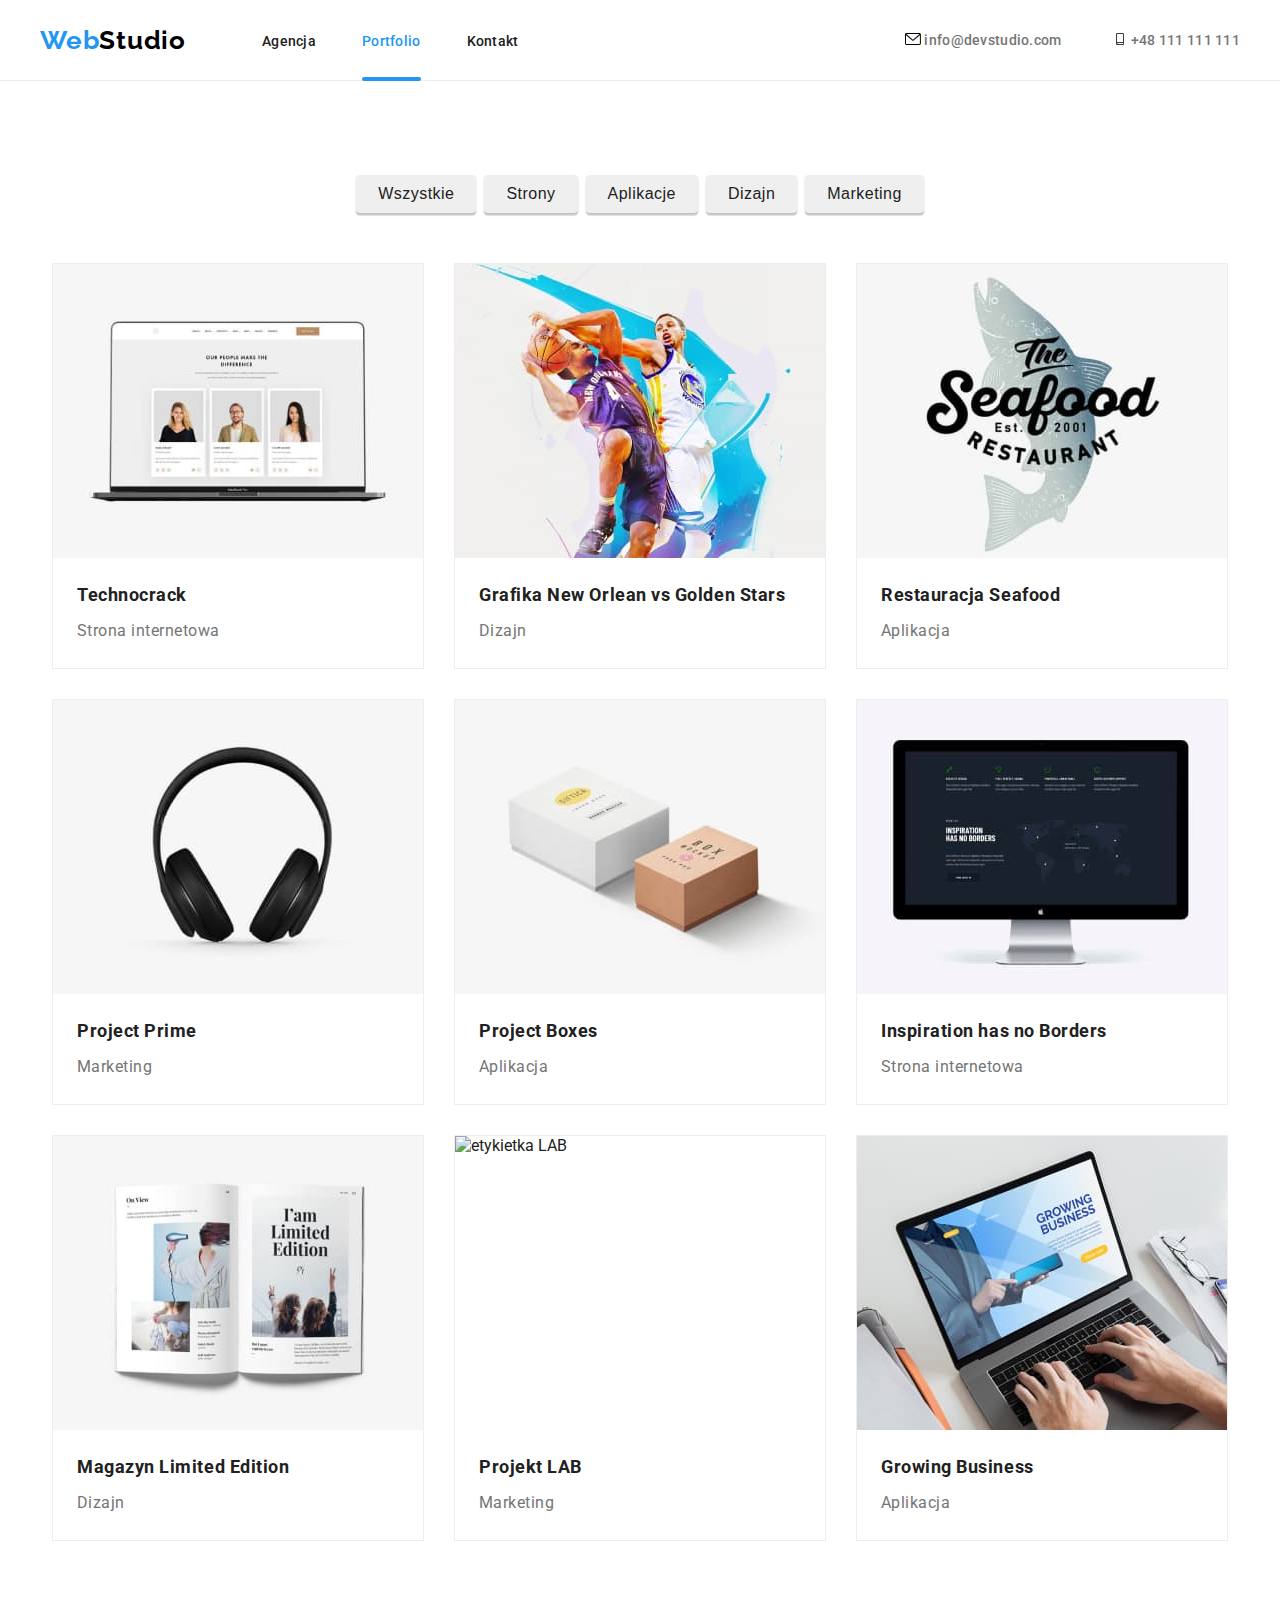
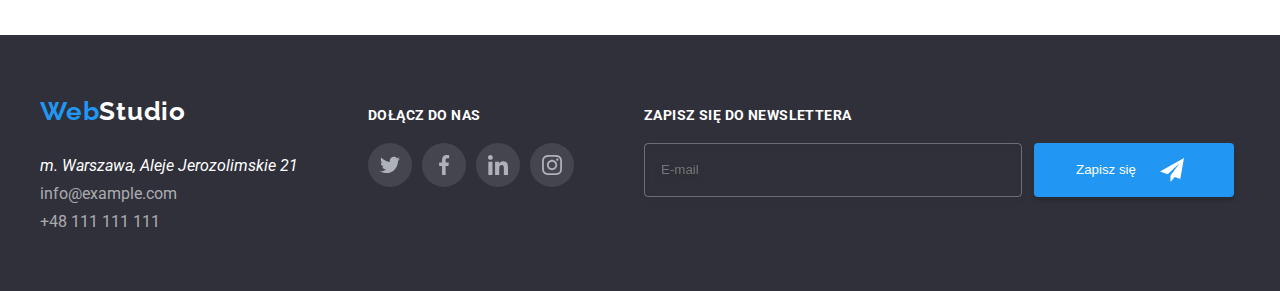
==== portfolio.html @ 28a15c32 "..." ====
<!DOCTYPE html>
<html lang="en">
  <head>
    <meta charset="UTF-8"/>
    <title>portfolio</title>
    <link rel="preconnect" href="https://fonts.googleapis.com">
<link rel="preconnect" href="https://fonts.gstatic.com" crossorigin>
<link href="https://fonts.googleapis.com/css2?family=Raleway:wght@700&family=Roboto:wght@400;500;700;900&display=swap" rel="stylesheet">
    <link rel="preconnect" href="https://fonts.google.com">
    <link href="css/styles.css" rel="stylesheet"/>
  </head>
  <body>
    <header class="header">
      <div class="container">
        <nav class="navigation">
          <a class="navigation-logo link" href="index.html"><h4>
              <span>Web</span>Studio
            </h4></a>
            <ul class="navigation-list list">
              <li class="navigation-list-item">
                <a class="navigation-list-link link not-current">Agencja</a>
              </li>
              <li class="navigation-list-item">
                <a class="navigation-list-link link current" href="portfolio.html">
                  Portfolio</a>
              </li>
              <li class="navigation-list-item">
                <a class="navigation-list-link link not-current">Kontakt</a>
              </li>
            </ul>
          </nav>
          <ul class="contact-list list">
            <li class="contact-list-item">
              <svg class="icon-contact" width="16" height="12">
                <use href="./images/icon.svg#mail" ></use>
              </svg>
              <a class="contact-link link" href="info@devstudio.com">
              info@devstudio.com
            </a></li>
            <li class="contact-list-item">
              <svg class="icon-contact" width="16" height="12">
                <use href="./images/icon.svg#phone" ></use>
              </svg>
              <a class="contact-link link" href="tel:+48111111111">
              +48 111 111 111 
            </a></li>
          </ul>
      </div>
    </header>

<!-- MAIN -->

    <!-- FILTER -->

    <main>
      <section class="portfolio section">
        <div class="container">
          <ul class="filter-list list">
            <li class="filter-list-item">
              <button class="filter-btn" type="button">Wszystkie</button>
            </li class="filter-list-item">
            <li class="filter-list-item">
              <button class="filter-btn" type="button">Strony</button>
            </li>
            <li class="filter-list-item">
              <button class="filter-btn" type="button">Aplikacje</button>
            </li>
            <li class="filter-list-item">
              <button class="filter-btn" type="button">Dizajn</button>
            </li>
            <li class="filter-list-item">
              <button class="filter-btn" type="button">Marketing</button>
            </li>
          </ul>
        </div>
      
    <!-- FILTER -->

    <!-- CARDS -->

      
        <div class="container">
          <ul class="port-cards-list list">
            <li class="port-card">
                <img
                  src="images/portfolio/technocrack.jpg"
                  alt="Laptop with open side technocrack"
                  width="370"
                  height="294"
                />
                <h3 class="port-card-label">Technocrack</h3>
                <p class="port-card-sublabel">Strona internetowa</p>
                <div class="port-card-overlay-container">
                  <p class="port-card-overlay">
                    Technocrack jest popularną platformą wykorzystywaną do rozpowszechniania koronawirusa. Firmy wykorzystują tę platformę do celów szpiegowskich i ataków na niezabezpieczone serwery konkurencji
                  </p>
                </div>
            </li>
            <li class="port-card">
              <img
                src="images/portfolio/graficnovgs.jpg"
                alt="grafika New Orlean vs Golden Stars"
                width="370"
                height="294"
              />
              <h3 class="port-card-label">Grafika New Orlean vs Golden Stars</h3>
              <p class="port-card-sublabel">Dizajn</p>
              <div class="port-card-overlay-container">
                <p class="port-card-overlay">
                  Technocrack jest popularną platformą wykorzystywaną do rozpowszechniania koronawirusa. Firmy wykorzystują tę platformę do celów szpiegowskich i ataków na niezabezpieczone serwery konkurencji
                </p>
              </div>
            </li>
            <li class="port-card">
              <img
                src="images/portfolio/restaurantseafood.jpg"
                alt="Restauracja Seafood"
                width="370"
                height="294"
              />
              <h3 class="port-card-label">Restauracja Seafood</h3>
              <p class="port-card-sublabel">Aplikacja</p>
              <div class="port-card-overlay-container">
                <p class="port-card-overlay">
                  Technocrack jest popularną platformą wykorzystywaną do rozpowszechniania koronawirusa. Firmy wykorzystują tę platformę do celów szpiegowskich i ataków na niezabezpieczone serwery konkurencji
                </p>
              </div>
            </li>
            <li class="port-card">
              <img
                src="images/portfolio/projectprime.jpg"
                alt="słuchawki"
                width="370"
                height="294"
              />
              <h3 class="port-card-label">Project Prime</h3>
              <p class="port-card-sublabel">Marketing</p>
              <div class="port-card-overlay-container">
                <p class="port-card-overlay">
                  Technocrack jest popularną platformą wykorzystywaną do rozpowszechniania koronawirusa. Firmy wykorzystują tę platformę do celów szpiegowskich i ataków na niezabezpieczone serwery konkurencji
                </p>
              </div>
            </li>
            <li class="port-card">
              <img
                src="images/portfolio/projectboxes.jpg"
                alt="pudełka"
                width="370"
                height="294"
              />
              <h3 class="port-card-label" >Project Boxes</h3>
              <p class="port-card-sublabel">Aplikacja</p>
              <div class="port-card-overlay-container">
                <p class="port-card-overlay">
                  Technocrack jest popularną platformą wykorzystywaną do rozpowszechniania koronawirusa. Firmy wykorzystują tę platformę do celów szpiegowskich i ataków na niezabezpieczone serwery konkurencji
                </p>
              </div>
            </li>
            <li class="port-card">
              <img
                src="images/portfolio/inspirationhasnoborders.jpg"
                alt="ekran z inspiration has no borders"
                width="370"
                height="294"
              />
              <h3 class="port-card-label">Inspiration has no Borders</h3>
              <p class="port-card-sublabel">Strona internetowa</p>
              <div class="port-card-overlay-container">
                <p class="port-card-overlay">
                  Technocrack jest popularną platformą wykorzystywaną do rozpowszechniania koronawirusa. Firmy wykorzystują tę platformę do celów szpiegowskich i ataków na niezabezpieczone serwery konkurencji
                </p>
              </div>
            </li>
            <li class="port-card">
              <img
                src="images/portfolio/limitededition.jpg"
                alt="strona z magazynu"
                width="370"
                height="294"
              />
              <h3 class="port-card-label">Magazyn Limited Edition</h3>
              <p class="port-card-sublabel">Dizajn</p>
              <div class="port-card-overlay-container">
                <p class="port-card-overlay">
                  Technocrack jest popularną platformą wykorzystywaną do rozpowszechniania koronawirusa. Firmy wykorzystują tę platformę do celów szpiegowskich i ataków na niezabezpieczone serwery konkurencji
                </p>
              </div>
            </li>
            <li class="port-card">
              <img
                src="images/portfolio/lab.jpg"
                alt="etykietka LAB"
                width="370"
                height="294"
              />
              <h3 class="port-card-label">Projekt LAB</h3>
              <p class="port-card-sublabel">Marketing</p>
              <div class="port-card-overlay-container">
                <p class="port-card-overlay">
                  Technocrack jest popularną platformą wykorzystywaną do rozpowszechniania koronawirusa. Firmy wykorzystują tę platformę do celów szpiegowskich i ataków na niezabezpieczone serwery konkurencji
                </p>
              </div>
            </li>
            <li class="port-card">
              <img
                src="images/portfolio/gb.jpg"
                alt="pudełka"
                width="370"
                height="294"
              />
              <h3 class="port-card-label">Growing Business</h3>
              <p class="port-card-sublabel">Aplikacja</p>
              <div class="port-card-overlay-container">
                <p class="port-card-overlay">
                  Technocrack jest popularną platformą wykorzystywaną do rozpowszechniania koronawirusa. Firmy wykorzystują tę platformę do celów szpiegowskich i ataków na niezabezpieczone serwery konkurencji
                </p>
              </div>
            </li>
          </ul>
        </div>
      </section>

    <!-- CARDS -->

    <!-- MAIN -->

  </main>
  <footer class="footer">
    <div class="container">
      <div class="footer-container">
        <a class="navigation-logo link" href="index.html"><h4><span>Web</span>Studio</h4></a>
        <address class="address">m. Warszawa, Aleje Jerozolimskie 21</address>
        <ul class="footer-list list">
          <li class="footer-list-item">
            <a class="contact-link link" href="mailto:info@example.com"> info@example.com</a>
          </li>
          <li class="footer-list-item">
            <a class="contact-link link" href="tel:+48111111111"> +48 111 111 111</a>
          </li>
        </ul>
      </div>
      <div class="footer-social-container">
        <h5>dołącz do nas</h5>
        <div class="social-container">
          <div class="social-icon">
            <svg class="icon-social" width="44" height="44">
              <use href="./images/icon.svg#inst"></use>
            </svg>
          </div>
          <div class="social-icon">
            <svg class="icon-social" width="44" height="44">
              <use href="./images/icon.svg#tweet"></use>
            </svg>
          </div>
          <div class="social-icon">
            <svg class="icon-social" width="44" height="44">
              <use href="./images/icon.svg#f"></use>
            </svg>
          </div>
          <div class="social-icon">
            <svg class="icon-social" width="44" height="44">
              <use href="./images/icon.svg#in"></use>
            </svg>
          </div>
        </div>
      </div>
      <div class="footer-form-container">
        <h5 class="footer-form-title">
          zapisz się do newslettera
        </h5>
        <form class="footer-form" type="newletter" name="newletter">
          <label>
            <input class="newsletter-form" type="email" name="email" placeholder="E-mail" />
          </label>
          <button type="submit" class="newsletter-btn">
            <span> Zapisz się</span>
            <svg class="icon-newsletter" width="24" height="24">
              <use href="./images/icon.svg#send"></use>
            </svg>
          </button>
        </form>
      </div>
    </div>
  </footer>
  </body>
</html>
---- css/styles.css ----
:root{
    --main-color: #2196F3; 
    --secoundary-color:  #757575;
}

h1,
h2,
h3,
h4,
h5{
    margin: 0;
}

ul,
ol{
    margin: 0;
    padding: 0;
}

p{
    margin: 0;
}

img{
    display: block;
}

.link{
    text-decoration: none;
}

.list{
    list-style-type: none;
}

.container{
    width: 1200px;
    padding: 0 15px;
    align-items: center;
    margin: 0 auto;
}

body{
    font-family: 'Roboto', sans-serif;
    color: #212121;
    padding: 0;
    margin: 0;
}

/* =======HEADER====== */

.section{
    padding: 94px 0;
}

.header{
    border-bottom: 1px solid #ECECEC;
}

.header .container{
    display: flex;
    align-items: center;
    padding: 25px 0;
}

.navigation{
    display: flex;
}

.navigation-list{
    display: flex;
    align-items: center;
    gap: 46px;
}

.navigation-logo{
    font-family: 'Raleway', 'Roboto', sans-serif;
    font-weight: 700;
    font-size: 26px;
    line-height: 1,192;
    letter-spacing: 0.03em;
    color: #000000;
    cursor: pointer;
    margin-right: 76px;
}

.navigation-logo span{
    color: var(--main-color);
}

.navigation-list-link{
    font-weight: 500;
    font-size: 14px;
    line-height: 1,172;
    letter-spacing: 0.02em;
    cursor: pointer;
}
.navigation-list-link:visited {
    color:#212121;
}
.navigation-list-link:hover,
.navigation-list-link:focus{
    color: var(--main-color);
}

.contact-list{
    display: flex;
    margin-left: auto;
    gap: 50px;
}

.contact-list{
    font-style: normal;
    font-weight: 500;
    font-size: 14px;
    line-height: 1,423;
    letter-spacing: 0.02em;
    color: var(--secoundary-color);
}

.contact-list-item a{
color: var(--secoundary-color);
cursor: pointer;
 fill: var(--secoundary-color);
}
.contact-list-item:hover a,
.contact-list-item:focus a{
    color: var(--main-color);
    fill: var(--main-color) ;
}

.not-current:hover::after,
.not-current:focus::after,
.current::after{
    content:"";
    display:block;
    height: 4px;
    border-radius: 2px;
    background-color: var(--main-color);
    position: relative;
    top:27px;
}

.navigation-list-item .current{
    color: var(--main-color);
    position: relative;
    top: 2px;
}

.navigation-list-item .not-current:hover,
.navigation-list-item .not-current:focus{
    position: relative;
    top: 2px;
}

/* ===END=HEADER====== */

/* =======MAIN====== */

.title .container{
    text-align: center;
}

.title{
    background-color: #2F303A;
    padding: 200px 0;
    background-image: url("../images/Img4.jpg");
    background-position: 50% 50%;
}

h1{
    color: #ffffff;
    font-weight: 900;
    font-size: 44px;
    letter-spacing: 0.06em;
    line-height: 1.36;
    margin-bottom: 30px;
    text-align: center;
    text-transform: uppercase;
}

.modal-btn{
    background-color: var(--main-color);
    border: none;
    border-radius: 4px;
    box-shadow: 0px 4px 4px rgba(0, 0, 0, 0.15);
    color: #fff;
    cursor: pointer;
    font-weight: 700;
    font-size: 16px;
    letter-spacing: 0.06em;
    line-height: 30px;
    padding: 10px 41px;
    margin-left: auto;
}

.paragraph{
    margin-bottom: 94px;
}

.paragraphs-list{
    display: flex;
    gap: 30px;
}

.par-icon{
    width: 270px;
    height: 120px;
}

.par-title{
    font-weight: 700;
    font-size: 14px;
    letter-spacing: 0.03em;
    line-height: 1.143;
    margin-top: 30px;
    padding-bottom: 10px;
    text-align: left;
    text-transform: uppercase;
}

.par{
    color: var(-secoundary-color);
    font-weight: 400;
    font-size: 14px;
    line-height: 1.71;
    letter-spacing: 0.03em;
    text-align: justify;
}

.activities-list{
    display:flex;
    justify-content: center;
    gap: 30px;
}

.acivities-list-item{
    height: 294px;
}

.activities-tag-container{
    text-align: center;
    align-items: center;
    width: 370px;
    background: rgba(47, 48, 58, 0.8);
    position: relative;
    top: -70px;
    padding: 27px 0 27px 0;
}

.activites-tag{
    color: #fff;
    font-weight: 700;
    font-size: 14px;
    line-height: 16px;
    text-align: center;
    letter-spacing: 0.03em;
    text-transform: uppercase;
}

.team{
    background: #F5F4FA;
}

.team-list{
    display: flex;
    justify-content: center;
    gap:30px;
}

.team-list-item{
    background: #fff;
    border-radius: 0 0 4px 4px;
    box-shadow: 0px 1px 3px rgba(0, 0, 0, 0.12),
                0px 1px 1px rgba(0, 0, 0, 0.14),
                0px 2px 1px rgba(0, 0, 0, 0.2);
    color: #757575;
    font-weight: 400;
    font-size: 16px;
    line-height: 19px;
    letter-spacing: 0.03em;
    padding-bottom: 30px;
    text-align: center;
    align-content: center;
}

.team-name{
    font-weight: 500;
    font-size: 16px;
    line-height: 19px;
    color: #212121;
    margin-top: 30px;
    margin-bottom: 10px;
}

.team-list-item .social-container{
    padding: 0 32px;
    margin-top: 16px;
}

h2{
    font-weight: 700;
    font-size: 36px;
    line-height: 1.667;
    text-align: center;
    letter-spacing: 0.03em;
    margin-bottom: 50px;
}

.clinets-list{
    display: flex;
    gap: 30px;
}

.clinets-list-item{
    width: 170px; 
    height: 92px;
    border: 1px solid #AFB1B8;
    border-radius: 4px;
    fill: #afb1b8 ;
}

.clinets-list-item:hover,
.clinets-list-item:focus {
    fill: #2196f3 ;
    border: 1px solid #2196f3;
}

.portfolio{
    padding: 94px 0;
}

.filter-list{
    display: flex;
    gap: 8px;
    justify-content: center;
    margin-bottom: 50px;
}

.filter-btn{
    border: none;
    border-radius: 4px;
    box-shadow: 0px 3px 1px rgba(0, 0, 0, 0.1), 
                0px 1px 2px rgba(0, 0, 0, 0.08), 
                0px 2px 2px rgba(0, 0, 0, 0.12);
    color: #212121;
    cursor: pointer;
    font-weight: 500;
    font-size: 16px;
    line-height: 1.62;
    letter-spacing: 0.03em;
    padding: 6px 22px;
    text-align: center;
}
.filter-btn:hover,
.filter-btn:focus{
    color: #FFFFFF;
    background-color: var(--main-color);
}

.port-cards-list{
    display: grid;
    justify-content: center;
    grid-template-columns: auto auto auto;
    gap: 30px;
}

.port-card{
    background: #FFFFFF;
    border: 1px solid #EEEEEE;
    height: 404px;
}
.port-card:hover,
.port-card:focus{
    box-shadow: 0px 1px 1px rgba(0, 0, 0, 0.12), 
                0px 4px 4px rgba(0, 0, 0, 0.06), 
                1px 4px 6px rgba(0, 0, 0, 0.16);
}


.port-card-label{
    font-weight: 700;
    font-size: 18px;
    line-height: 1.88;
    letter-spacing: 0.03em;
    color: #212121;
    margin-top: 20px;
    margin-left: 24px;
}

.port-card-sublabel{
    font-weight: 400;
    font-size: 16px;
    line-height: 1.88;
    letter-spacing: 0.03em;
    color: #757575;
    margin-top: 4px;
    margin-bottom: 20px;
    margin-left: 24px;
}

.port-card-overlay-container{
    position: relative;
    top: -402px;
    overflow: hidden;
    width: 370;
    height: 294;
}

.port-card-overlay{
    background: rgba(33, 150, 243, 0.9);
    color: #fff;
    position: relative;
    top: 294px;
    width: 301px;
    height: 196px;
    font-weight: 400;
    font-size: 18px;
    line-height: 1.56;
    letter-spacing: 0.03em;
    padding: 49px 45px 49px 24px;

    transform: translatey(0);
    transition-property: transform;
    transition-duration: 250ms;
    transition-timing-function: cubic-bezier(0.4, 0, 0.2, 1);
}

.port-card:hover .port-card-overlay{
    transform: translateY(-294px);
}

/* ===END=MAIN====== */

/* =======FOOTER==== */
.footer{
    background-color: #2F303A;
    padding: 60px 0;
}

.footer .container{
    display: flex;
    gap: 70px;
    align-items: baseline;
}

 .footer .navigation-logo {
    color: #fff;
 }
 
 .footer-list{
    display: grid;
    grid-template-columns: auto;    
    gap: 9px;
}

.footer-list-item a{
    color: rgba(255, 255, 255, 0.6);
}

 .footer .address{
    color: #fff;
    margin-bottom: 9px;
 }

.footer-social-container{
    padding-top: 12px;
}

 .social-container{
    display: flex;
    gap: 10px;
 }

 h5{
    font-weight: 700;
    font-size: 14px;
    line-height: 16px;
    letter-spacing: 0.03em;
    text-transform: uppercase;
    color: #FFFFFF;
    margin-bottom: 20px;
 }

.foooter .social-icon{
    background-color: rgba(255, 255, 255, 0.1);
}

 .social-icon{
    width: 44px;
    height: 44px;
    border-radius: 50%;
    background: rgba(255, 255, 255, 0.1);
    fill: #afb1b8;
 }
 .social-icon:hover,
 .social-icon:focus{
    background-color: var(--main-color);
 }
 .social-icon:hover .icon-social,
 .social-icon:focus .icon-social{
    fill:#fff;
 }

.footer-form-container{
    display:block;
}

.footer-form{
    display: flex;
    gap: 12px;
}

.newsletter-form{
    width: 358px;
    height: 50px;
    background:transparent;
    border: 1px solid rgba(255, 255, 255, 0.3);
    filter: drop-shadow(0px 4px 4px rgba(0, 0, 0, 0.15));
    border-radius: 4px;
    padding-left: 16px;
}

.newsletter-btn{
    background-color: var(--main-color);
    color: #fff;
    border: none;
    border-radius: 4px;
    box-shadow: 0px 4px 4px rgba(0, 0, 0, 0.15);
    width: 200px;
    display: flex;
    justify-content: left;
    align-items: center;
    gap: 24px;
    padding-left: 42px;
}

/* ===END=FOOTER==== */

.backdrop{
    position: fixed;
    display: flex;
    top: 0;
    bottom: 0;
    left: 0;
    right: 0;
    background: rgba(0, 0, 0, 0.2);
    cursor: not-allowed;
}

.modal{
    position: fixed;
    width: 488px;
    height: 581px;
    left: calc(50% - 264px);
    top: calc(50% - 290px); 
    background: #FFFFFF;
    box-shadow: 0px 1px 3px rgba(0, 0, 0, 0.12), 0px 1px 1px rgba(0, 0, 0, 0.14), 0px 2px 1px rgba(0, 0, 0, 0.2);
    border-radius: 4px;
    cursor: default;
    padding-left: 40px;
    color: #757575;
    font-size: 12px;
}

.close-btn{
    position: relative;
    left: calc(100% - 38px);
    top: 8px;
    cursor: pointer;
    border-radius: 50%;
    width: 30px;
    height: 30px;
    background: #FFFFFF;
    border: 1px solid rgba(0, 0, 0, 0.1);
    padding-left: 6px;
    padding-top: 2px;
}

.modal-form{
    display: block;
}

.modal-form-title{
    margin-top: 10px;
    width: 448px;
    height: 23px;
    text-align: center;
    font-family: 'Roboto';
    font-size: 20px;
    line-height: 1.15;
    text-align: center;
    letter-spacing: 0.03em;
    color: #212121;
    margin-bottom: 8px;
}

.modal-label{
    position: relative;
    right: 18px;
}

.icon-modal{
    position: relative;
    left: 30px;
    top: 35px;
    z-index: 1;
}

.modal-input{
    border: 1px solid rgba(33, 33, 33, 0.2);
    border-radius: 4px;
    width: 406px;
    height: 18px;
    margin-right: 32px; 
    padding: 10px 11px 10px 29px;
    margin-top: 4px;
    margin-bottom: 6px;
    position: relative;
    left: 18px;
}

.modal-input:focus{
    border: 1px solid var(--main-color);
    background-color: #fff;
}

.modal-label:focus-within .icon-modal{
    fill: var(--main-color);
    background-color: #fff;
}

.modal .comment{
    margin-top: 4px;
    height: 96px;
    width: 416px;
    padding: 11px 15px;
    margin-bottom: 20px;
    left: 0;
}

.comment-label{
    right:0;
}

.comment::placeholder{
    font-family: 'Roboto';
    font-weight: 400;
    font-size: 12px;
    line-height: 14px;
    letter-spacing: 0.01em;
    color: rgba(117, 117, 117, 0.5);
}

.modal-regulations-statement{
    font-weight: 400;
    font-size: 14px;
    line-height: 1.71;
    letter-spacing: 0.03em;
    color: #757575;
    position: relative;
    right: 18px;
}

.modal-regulations-checkbox{
    cursor: pointer;
    z-index:1;
}

.modal-regulations-checkbox::after{
    content: "";
    display: block;
    width: 12px;
    height: 11px;
    border: solid#000 2px;
    border-radius: 2px;
    position: relative;
    right: 3px;
    background-color: #fff;
    z-index: 1;
}

.modal-regulations-checkbox:checked::after{
    content: "";
    background: none;
    border: none;
    width: 16px;
    height: 15px;
}

.icon-checked{
    width: 16px;
    height: 15px;
    position: relative;
    right: 22px;
    top: 2px;
    z-index: 0;
}

.modal-regulations-link{
    color: var(--main-color);
    text-decoration: underline;
}

.modal-form-buton{
    background-color: var(--main-color);
    border: none;
    border-radius: 4px;
    box-shadow: 0px 4px 4px rgba(0, 0, 0, 0.15);
    color: #fff;
    height: 50px;
    width: 200px;
    margin-left: 124px;
    margin-top: 30px;
    font-family: 'Roboto';
    font-weight: 700;
    font-size: 16px;
    line-height: 1.88;
    letter-spacing: 0.06em;
}

.is-hidden{
    pointer-events: none;
    visibility: hidden;
    opacity: 0;
}
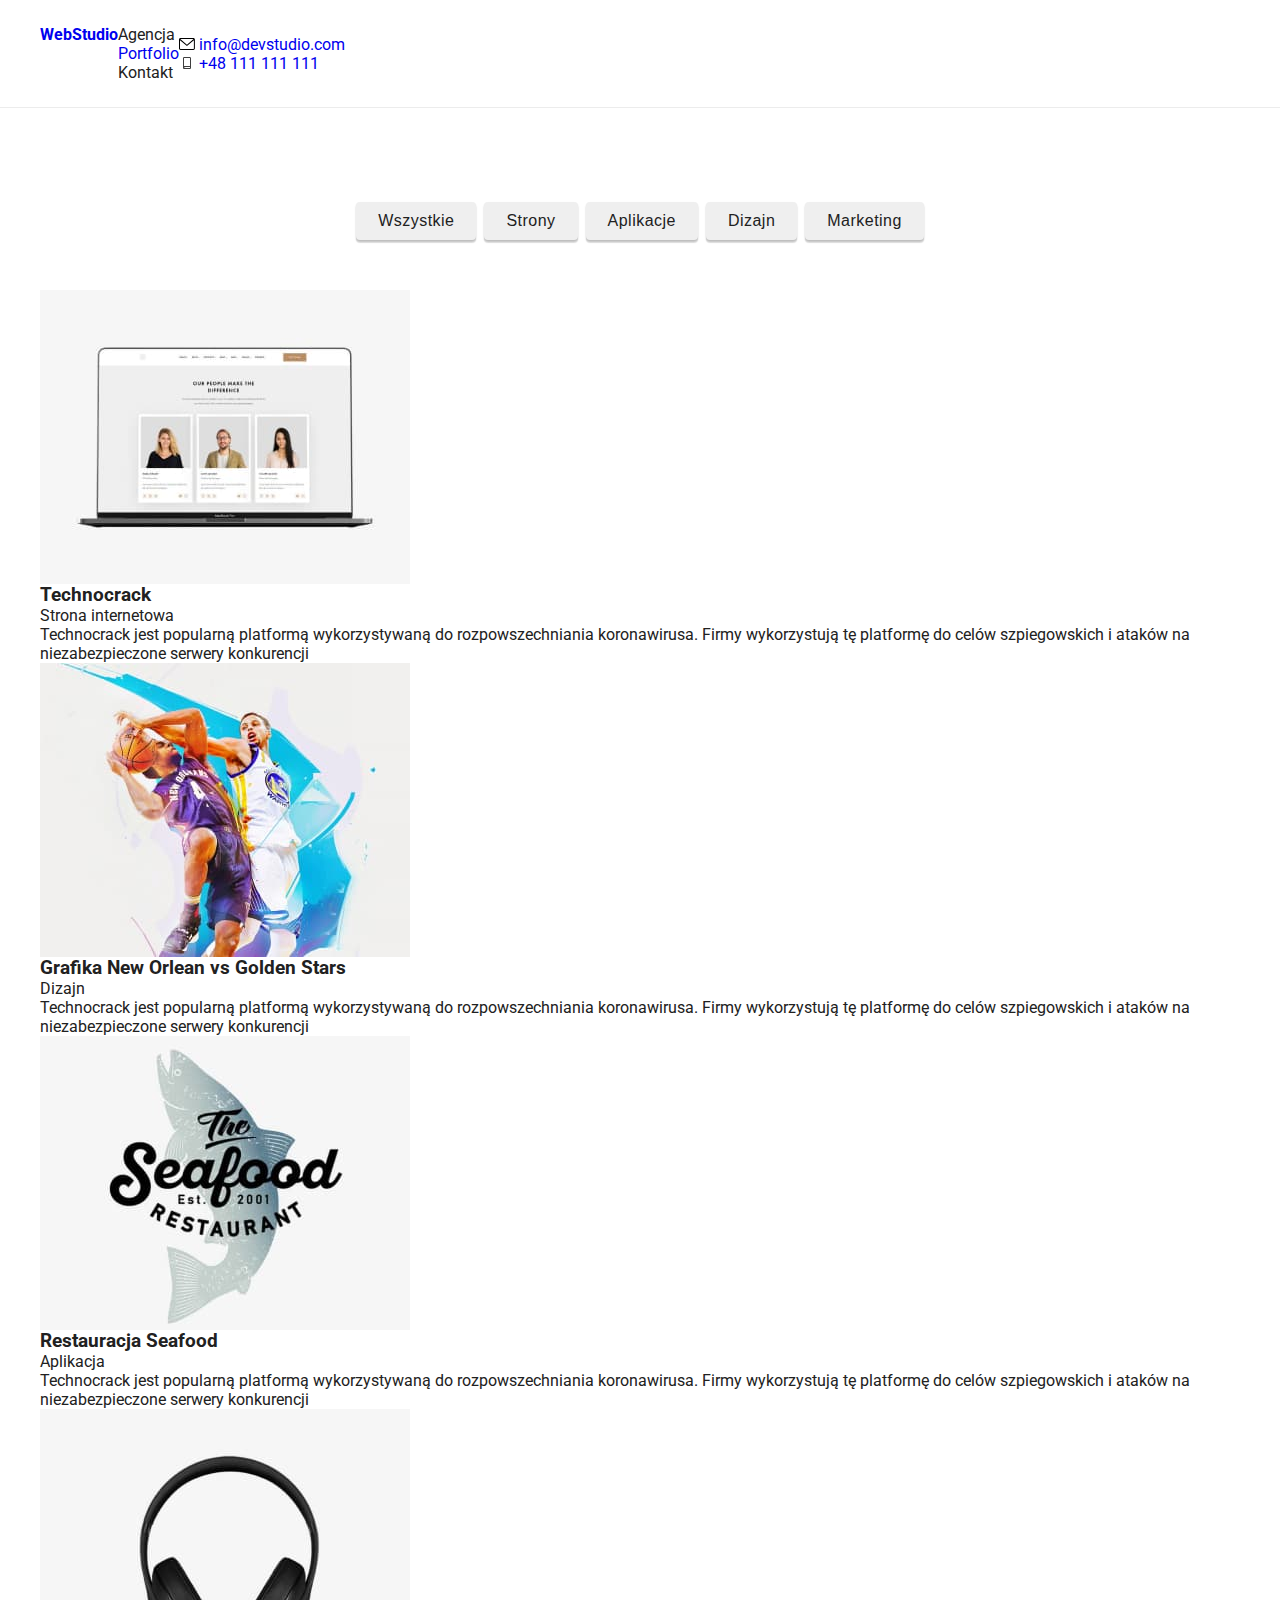
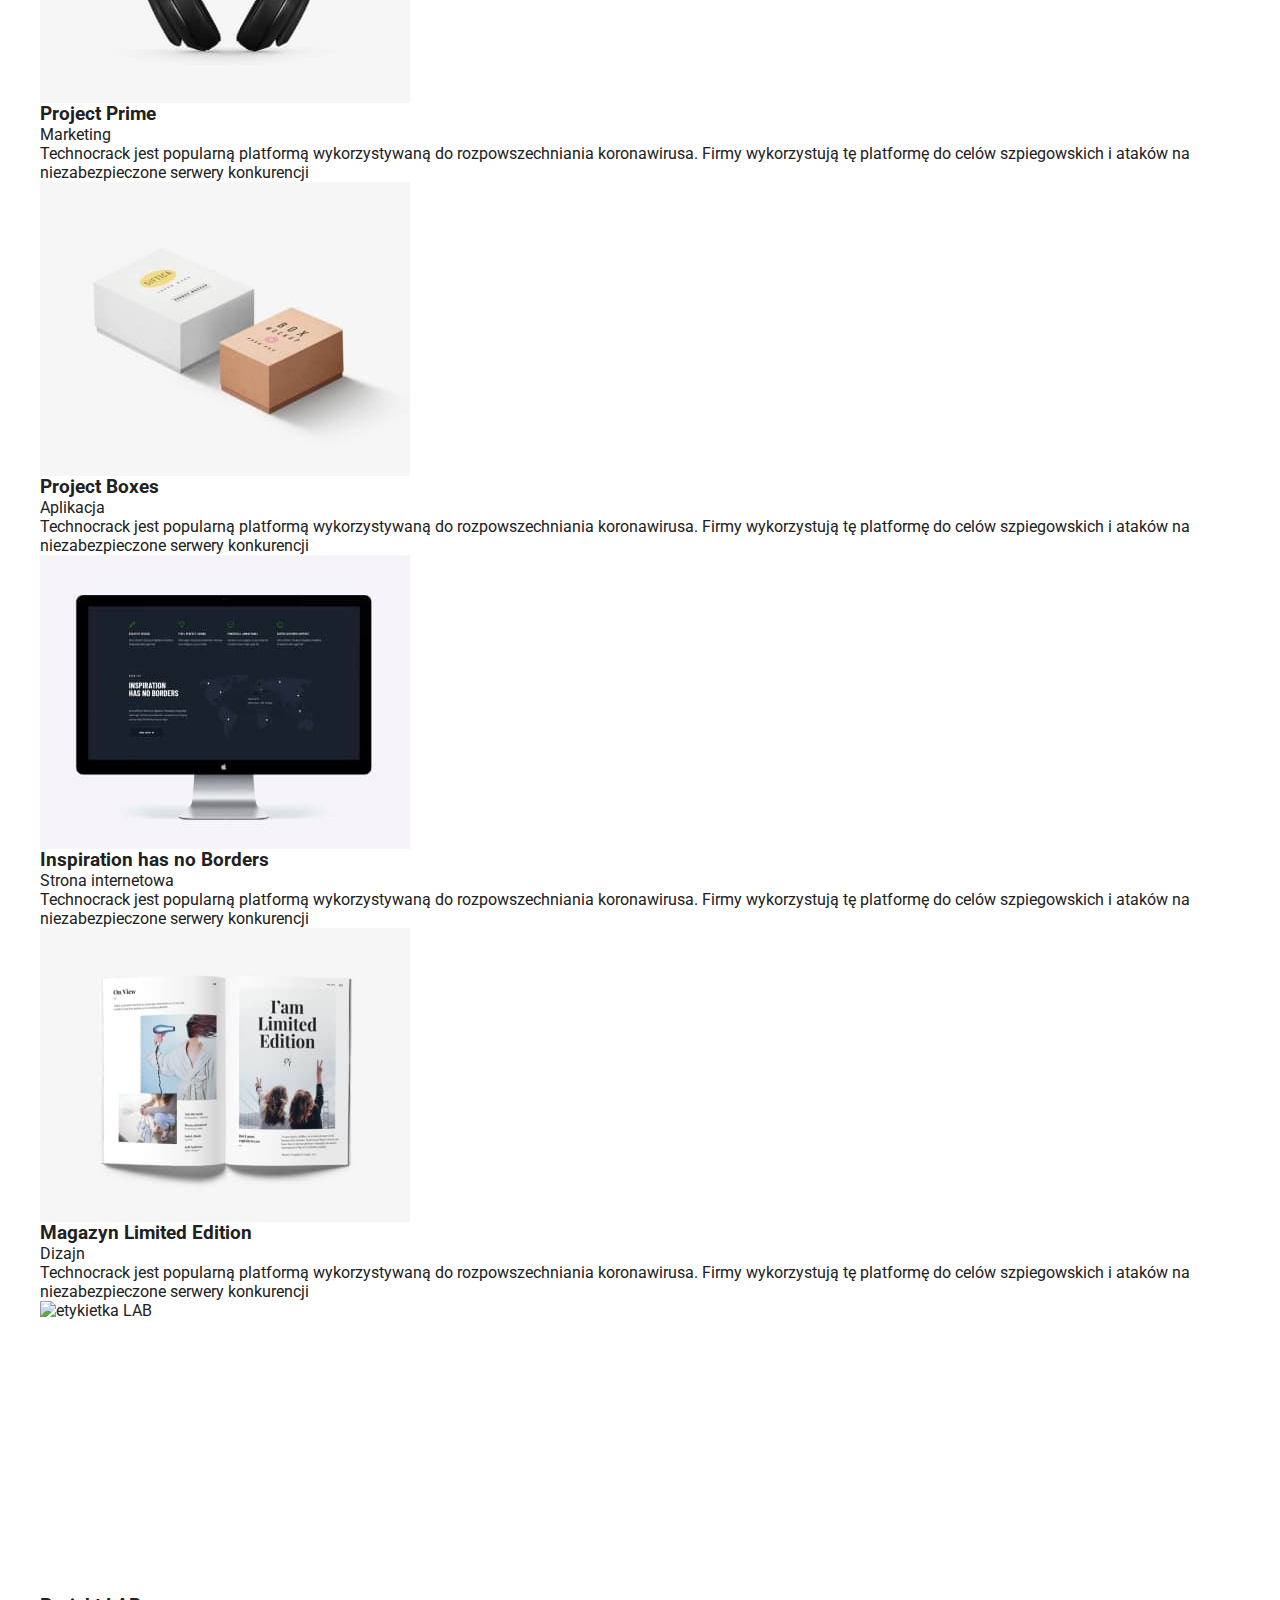
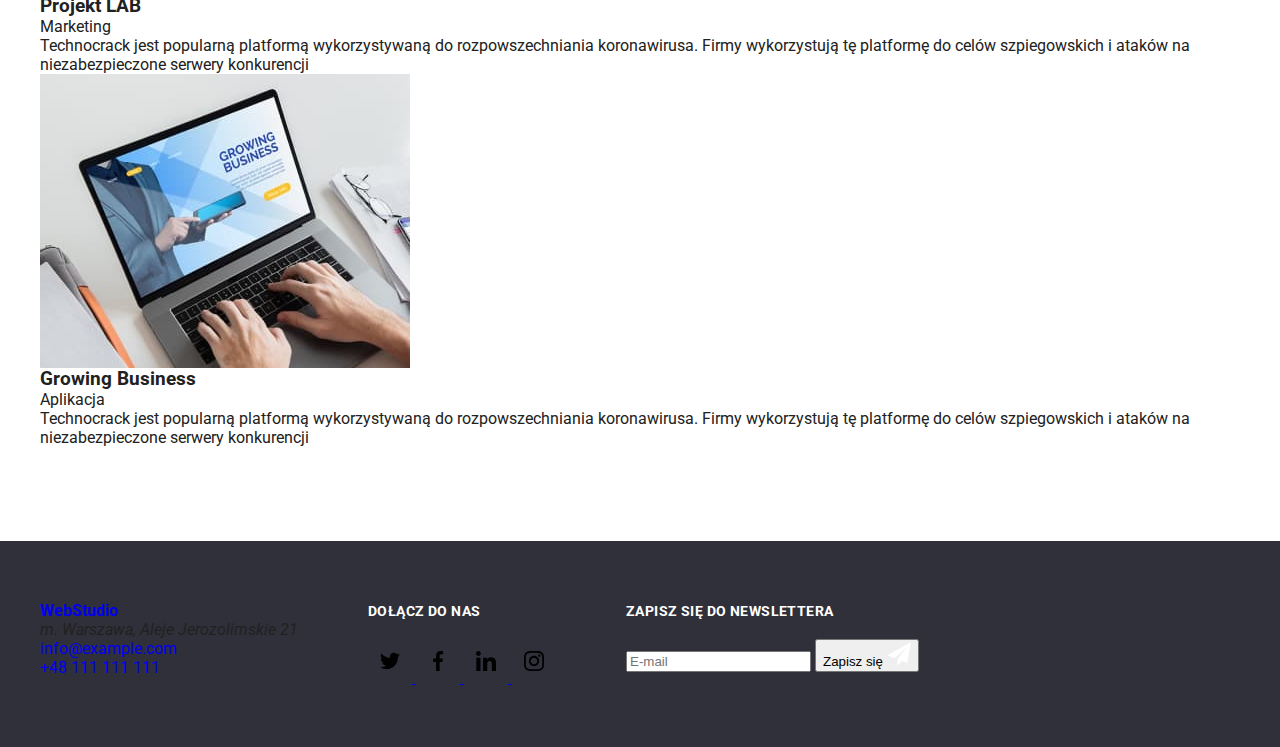
==== commit aa1dbf8a: "..." ====
--- a/portfolio.html
+++ b/portfolio.html
@@ -13,37 +13,38 @@
     <header class="header">
       <div class="container">
         <nav class="navigation">
-          <a class="navigation-logo link" href="index.html"><h4>
+          <a class="navigation__logo link" href="index.html"><h4>
               <span>Web</span>Studio
             </h4></a>
-            <ul class="navigation-list list">
-              <li class="navigation-list-item">
-                <a class="navigation-list-link link not-current">Agencja</a>
+            <ul class="navigation__list list">
+              <li class="navigation__item">
+                <a class="navigation__link link">Agencja</a>
               </li>
-              <li class="navigation-list-item">
-                <a class="navigation-list-link link current" href="portfolio.html">
+              <li class="navigation__item navigation__item--current">
+                <a class="navigation__link link" href="portfolio.html">
                   Portfolio</a>
               </li>
-              <li class="navigation-list-item">
-                <a class="navigation-list-link link not-current">Kontakt</a>
+              <li class="navigation__item">
+                <a class="navigation__link link">Kontakt</a>
               </li>
             </ul>
           </nav>
-          <ul class="contact-list list">
-            <li class="contact-list-item">
-              <svg class="icon-contact" width="16" height="12">
-                <use href="./images/icon.svg#mail" ></use>
-              </svg>
-              <a class="contact-link link" href="info@devstudio.com">
-              info@devstudio.com
+          <ul class="contacts list">
+            <li class="contacts__item">
+              <a class="contacts__link link" href="mailto:info@devstudio.com">
+                <svg class="contacts__icon" width="16" height="12">
+                  <use href="./images/icon.svg#mail" ></use>
+                </svg>
+                <span>info@devstudio.com</span>
             </a></li>
-            <li class="contact-list-item">
-              <svg class="icon-contact" width="16" height="12">
-                <use href="./images/icon.svg#phone" ></use>
-              </svg>
-              <a class="contact-link link" href="tel:+48111111111">
-              +48 111 111 111 
-            </a></li>
+            <li class="contact__item">
+              <a class="contact__link link" href="tel:+48111111111">
+                <svg class="contacts__icon" width="16" height="12">
+                  <use href="./images/icon.svg#phone" ></use>
+                </svg>
+                <span>+48 111 111 111</span> 
+              </a>
+            </li>
           </ul>
       </div>
     </header>
@@ -80,138 +81,138 @@
 
       
         <div class="container">
-          <ul class="port-cards-list list">
-            <li class="port-card">
+          <ul class="cards list">
+            <li class="cards__item">
                 <img
                   src="images/portfolio/technocrack.jpg"
                   alt="Laptop with open side technocrack"
                   width="370"
                   height="294"
                 />
-                <h3 class="port-card-label">Technocrack</h3>
-                <p class="port-card-sublabel">Strona internetowa</p>
-                <div class="port-card-overlay-container">
-                  <p class="port-card-overlay">
+                <h3 class="cards__label">Technocrack</h3>
+                <p class="cards__sublabel">Strona internetowa</p>
+                <div class="cards__overlay">
+                  <p class="cards__paragraph">
                     Technocrack jest popularną platformą wykorzystywaną do rozpowszechniania koronawirusa. Firmy wykorzystują tę platformę do celów szpiegowskich i ataków na niezabezpieczone serwery konkurencji
                   </p>
                 </div>
             </li>
-            <li class="port-card">
+            <li class="cards__item">
               <img
                 src="images/portfolio/graficnovgs.jpg"
                 alt="grafika New Orlean vs Golden Stars"
                 width="370"
                 height="294"
               />
-              <h3 class="port-card-label">Grafika New Orlean vs Golden Stars</h3>
-              <p class="port-card-sublabel">Dizajn</p>
-              <div class="port-card-overlay-container">
-                <p class="port-card-overlay">
-                  Technocrack jest popularną platformą wykorzystywaną do rozpowszechniania koronawirusa. Firmy wykorzystują tę platformę do celów szpiegowskich i ataków na niezabezpieczone serwery konkurencji
-                </p>
-              </div>
-            </li>
-            <li class="port-card">
+              <h3 class="cards__label">Grafika New Orlean vs Golden Stars</h3>
+              <p class="cards__sublabel">Dizajn</p>
+              <div class="cards__overlay">
+                <p class="cards__paragraph">
+                  Technocrack jest popularną platformą wykorzystywaną do rozpowszechniania koronawirusa. Firmy wykorzystują tę platformę do celów szpiegowskich i ataków na niezabezpieczone serwery konkurencji
+                </p>
+              </div>
+            </li>
+            <li class="cards__item">
               <img
                 src="images/portfolio/restaurantseafood.jpg"
                 alt="Restauracja Seafood"
                 width="370"
                 height="294"
               />
-              <h3 class="port-card-label">Restauracja Seafood</h3>
-              <p class="port-card-sublabel">Aplikacja</p>
-              <div class="port-card-overlay-container">
-                <p class="port-card-overlay">
-                  Technocrack jest popularną platformą wykorzystywaną do rozpowszechniania koronawirusa. Firmy wykorzystują tę platformę do celów szpiegowskich i ataków na niezabezpieczone serwery konkurencji
-                </p>
-              </div>
-            </li>
-            <li class="port-card">
+              <h3 class="cards__label">Restauracja Seafood</h3>
+              <p class="cards__sublabel">Aplikacja</p>
+              <div class="cards__overlay">
+                <p class="cards__paragraph">
+                  Technocrack jest popularną platformą wykorzystywaną do rozpowszechniania koronawirusa. Firmy wykorzystują tę platformę do celów szpiegowskich i ataków na niezabezpieczone serwery konkurencji
+                </p>
+              </div>
+            </li>
+            <li class="cards__item">
               <img
                 src="images/portfolio/projectprime.jpg"
                 alt="słuchawki"
                 width="370"
                 height="294"
               />
-              <h3 class="port-card-label">Project Prime</h3>
-              <p class="port-card-sublabel">Marketing</p>
-              <div class="port-card-overlay-container">
-                <p class="port-card-overlay">
-                  Technocrack jest popularną platformą wykorzystywaną do rozpowszechniania koronawirusa. Firmy wykorzystują tę platformę do celów szpiegowskich i ataków na niezabezpieczone serwery konkurencji
-                </p>
-              </div>
-            </li>
-            <li class="port-card">
+              <h3 class="cards__label">Project Prime</h3>
+              <p class="cards__sublabel">Marketing</p>
+              <div class="cards__overlay">
+                <p class="cards__paragraph">
+                  Technocrack jest popularną platformą wykorzystywaną do rozpowszechniania koronawirusa. Firmy wykorzystują tę platformę do celów szpiegowskich i ataków na niezabezpieczone serwery konkurencji
+                </p>
+              </div>
+            </li>
+            <li class="cards__item">
               <img
                 src="images/portfolio/projectboxes.jpg"
                 alt="pudełka"
                 width="370"
                 height="294"
               />
-              <h3 class="port-card-label" >Project Boxes</h3>
-              <p class="port-card-sublabel">Aplikacja</p>
-              <div class="port-card-overlay-container">
-                <p class="port-card-overlay">
-                  Technocrack jest popularną platformą wykorzystywaną do rozpowszechniania koronawirusa. Firmy wykorzystują tę platformę do celów szpiegowskich i ataków na niezabezpieczone serwery konkurencji
-                </p>
-              </div>
-            </li>
-            <li class="port-card">
+              <h3 class="cards__label" >Project Boxes</h3>
+              <p class="cards__sublabel">Aplikacja</p>
+              <div class="cards__overlay">
+                <p class="cards__paragraph">
+                  Technocrack jest popularną platformą wykorzystywaną do rozpowszechniania koronawirusa. Firmy wykorzystują tę platformę do celów szpiegowskich i ataków na niezabezpieczone serwery konkurencji
+                </p>
+              </div>
+            </li>
+            <li class="cards__item">
               <img
                 src="images/portfolio/inspirationhasnoborders.jpg"
                 alt="ekran z inspiration has no borders"
                 width="370"
                 height="294"
               />
-              <h3 class="port-card-label">Inspiration has no Borders</h3>
-              <p class="port-card-sublabel">Strona internetowa</p>
-              <div class="port-card-overlay-container">
-                <p class="port-card-overlay">
-                  Technocrack jest popularną platformą wykorzystywaną do rozpowszechniania koronawirusa. Firmy wykorzystują tę platformę do celów szpiegowskich i ataków na niezabezpieczone serwery konkurencji
-                </p>
-              </div>
-            </li>
-            <li class="port-card">
+              <h3 class="cards__label">Inspiration has no Borders</h3>
+              <p class="cards__sublabel">Strona internetowa</p>
+              <div class="cards__overlay">
+                <p class="cards__paragraph">
+                  Technocrack jest popularną platformą wykorzystywaną do rozpowszechniania koronawirusa. Firmy wykorzystują tę platformę do celów szpiegowskich i ataków na niezabezpieczone serwery konkurencji
+                </p>
+              </div>
+            </li>
+            <li class="cards__item">
               <img
                 src="images/portfolio/limitededition.jpg"
                 alt="strona z magazynu"
                 width="370"
                 height="294"
               />
-              <h3 class="port-card-label">Magazyn Limited Edition</h3>
-              <p class="port-card-sublabel">Dizajn</p>
-              <div class="port-card-overlay-container">
-                <p class="port-card-overlay">
-                  Technocrack jest popularną platformą wykorzystywaną do rozpowszechniania koronawirusa. Firmy wykorzystują tę platformę do celów szpiegowskich i ataków na niezabezpieczone serwery konkurencji
-                </p>
-              </div>
-            </li>
-            <li class="port-card">
+              <h3 class="cards__label">Magazyn Limited Edition</h3>
+              <p class="cards__sublabel">Dizajn</p>
+              <div class="cards__overlay">
+                <p class="cards__paragraph">
+                  Technocrack jest popularną platformą wykorzystywaną do rozpowszechniania koronawirusa. Firmy wykorzystują tę platformę do celów szpiegowskich i ataków na niezabezpieczone serwery konkurencji
+                </p>
+              </div>
+            </li>
+            <li class="cards__item">
               <img
                 src="images/portfolio/lab.jpg"
                 alt="etykietka LAB"
                 width="370"
                 height="294"
               />
-              <h3 class="port-card-label">Projekt LAB</h3>
-              <p class="port-card-sublabel">Marketing</p>
-              <div class="port-card-overlay-container">
-                <p class="port-card-overlay">
-                  Technocrack jest popularną platformą wykorzystywaną do rozpowszechniania koronawirusa. Firmy wykorzystują tę platformę do celów szpiegowskich i ataków na niezabezpieczone serwery konkurencji
-                </p>
-              </div>
-            </li>
-            <li class="port-card">
+              <h3 class="cards__label">Projekt LAB</h3>
+              <p class="cards__sublabel">Marketing</p>
+              <div class="cards__overlay">
+                <p class="cards__paragraph">
+                  Technocrack jest popularną platformą wykorzystywaną do rozpowszechniania koronawirusa. Firmy wykorzystują tę platformę do celów szpiegowskich i ataków na niezabezpieczone serwery konkurencji
+                </p>
+              </div>
+            </li>
+            <li class="cards__item">
               <img
                 src="images/portfolio/gb.jpg"
                 alt="pudełka"
                 width="370"
                 height="294"
               />
-              <h3 class="port-card-label">Growing Business</h3>
-              <p class="port-card-sublabel">Aplikacja</p>
-              <div class="port-card-overlay-container">
-                <p class="port-card-overlay">
+              <h3 class="cards__label">Growing Business</h3>
+              <p class="cards__sublabel">Aplikacja</p>
+              <div class="cards__overlay">
+                <p class="cards__paragraph">
                   Technocrack jest popularną platformą wykorzystywaną do rozpowszechniania koronawirusa. Firmy wykorzystują tę platformę do celów szpiegowskich i ataków na niezabezpieczone serwery konkurencji
                 </p>
               </div>
@@ -227,60 +228,60 @@
   </main>
   <footer class="footer">
     <div class="container">
-      <div class="footer-container">
-        <a class="navigation-logo link" href="index.html"><h4><span>Web</span>Studio</h4></a>
-        <address class="address">m. Warszawa, Aleje Jerozolimskie 21</address>
-        <ul class="footer-list list">
-          <li class="footer-list-item">
-            <a class="contact-link link" href="mailto:info@example.com"> info@example.com</a>
+      <div class="address__container">
+        <a class="address__logo link" href="index.html"><h4><span>Web</span>Studio</h4></a>
+        <address class="contacts__address">m. Warszawa, Aleje Jerozolimskie 21</address>
+        <ul class="address__list list">
+          <li class="address__item">
+            <a class="address__link link" href="mailto:info@example.com"> info@example.com</a>
           </li>
-          <li class="footer-list-item">
-            <a class="contact-link link" href="tel:+48111111111"> +48 111 111 111</a>
+          <li class="address__item">
+            <a class="address__link link" href="tel:+48111111111"> +48 111 111 111</a>
           </li>
         </ul>
       </div>
-      <div class="footer-social-container">
+      <div class="socials">
         <h5>dołącz do nas</h5>
-        <div class="social-container">
-          <div class="social-icon">
-            <svg class="icon-social" width="44" height="44">
+        <div class="socials__lis">
+          <a class="socials__icon" href="https://www.instagram.com">
+            <svg class="socials__svg" width="44" height="44">
               <use href="./images/icon.svg#inst"></use>
             </svg>
-          </div>
-          <div class="social-icon">
-            <svg class="icon-social" width="44" height="44">
-              <use href="./images/icon.svg#tweet"></use>
-            </svg>
-          </div>
-          <div class="social-icon">
-            <svg class="icon-social" width="44" height="44">
+          </a>
+          <a class="socials__icon" href="https://twitter.com">
+              <svg class="socials__svg" width="44" height="44">
+                <use href="./images/icon.svg#tweet"></use>
+              </svg>
+          </a>
+          <a class="socials__icon" href="https://www.facebook.com">
+            <svg class="socials__svg" width="44" height="44">
               <use href="./images/icon.svg#f"></use>
             </svg>
-          </div>
-          <div class="social-icon">
-            <svg class="icon-social" width="44" height="44">
+          </a>
+          <a class="socials__icon" href="https://pl.linkedin.com">
+            <svg class="socials__svg" width="44" height="44">
               <use href="./images/icon.svg#in"></use>
             </svg>
-          </div>
+          </a>
         </div>
       </div>
-      <div class="footer-form-container">
-        <h5 class="footer-form-title">
+      <div class="newsletter">
+        <h5 class="newsletter__title">
           zapisz się do newslettera
         </h5>
-        <form class="footer-form" type="newletter" name="newletter">
-          <label>
-            <input class="newsletter-form" type="email" name="email" placeholder="E-mail" />
-          </label>
-          <button type="submit" class="newsletter-btn">
-            <span> Zapisz się</span>
-            <svg class="icon-newsletter" width="24" height="24">
-              <use href="./images/icon.svg#send"></use>
-            </svg>
-          </button>
-        </form>
+        <form class="newsletter__form" type="newletter" name="newletter">
+            <label>
+              <input class="newsletter__input" type="email" name="email" placeholder="E-mail" />
+            </label>
+            <button class="newsletter__btn" type="submit">
+              <span> Zapisz się</span>
+              <svg class="newsletter__icon" width="24" height="24">
+                <use href="./images/icon.svg#send"></use>
+              </svg>
+            </button>
+          </form>
       </div>
     </div>
   </footer>
   </body>
-</html>
+</html>--- a/css/styles.css
+++ b/css/styles.css
@@ -94,6 +94,12 @@
     line-height: 1,172;
     letter-spacing: 0.02em;
     cursor: pointer;
+    position: relative;
+    top: 2px;
+
+    transition-property: color;
+    transition-duration: 250ms;
+    transition-timing-function: cubic-bezier(0.4, 0, 0.2, 1);
 }
 .navigation-list-link:visited {
     color:#212121;
@@ -101,6 +107,30 @@
 .navigation-list-link:hover,
 .navigation-list-link:focus{
     color: var(--main-color);
+}
+.navigation-list-link::after{
+    content:"";
+    display:block;
+    height: 4px;
+    border-radius: 2px;
+    background-color: transparent;
+    position: relative;
+    top:27px;
+
+    transition-property: background-color;
+    transition-duration: 250ms;
+    transition-timing-function: cubic-bezier(0.4, 0, 0.2, 1);
+}    
+.navigation-list-link:hover::after,
+.navigation-list-link:focus::after{
+    background-color: var(--main-color);
+}
+
+.current .navigation-list-link{
+    color: var(--main-color);
+}
+.current .navigation-list-link::after{
+    background-color: var(--main-color);
 }
 
 .contact-list{
@@ -119,38 +149,19 @@
 }
 
 .contact-list-item a{
-color: var(--secoundary-color);
-cursor: pointer;
- fill: var(--secoundary-color);
+    color: var(--secoundary-color);
+    cursor: pointer;
+    fill: var(--secoundary-color);
+
+    transition-property: color;
+    transition-property: fill;
+    transition-duration: 250ms;
+    transition-timing-function: cubic-bezier(0.4, 0, 0.2, 1);
 }
 .contact-list-item:hover a,
 .contact-list-item:focus a{
     color: var(--main-color);
     fill: var(--main-color) ;
-}
-
-.not-current:hover::after,
-.not-current:focus::after,
-.current::after{
-    content:"";
-    display:block;
-    height: 4px;
-    border-radius: 2px;
-    background-color: var(--main-color);
-    position: relative;
-    top:27px;
-}
-
-.navigation-list-item .current{
-    color: var(--main-color);
-    position: relative;
-    top: 2px;
-}
-
-.navigation-list-item .not-current:hover,
-.navigation-list-item .not-current:focus{
-    position: relative;
-    top: 2px;
 }
 
 /* ===END=HEADER====== */
@@ -318,6 +329,11 @@
     border: 1px solid #AFB1B8;
     border-radius: 4px;
     fill: #afb1b8 ;
+
+    transition-property: border;
+    transition-property: fill;
+    transition-duration: 250ms;
+    transition-timing-function: cubic-bezier(0.4, 0, 0.2, 1);
 }
 
 .clinets-list-item:hover,
@@ -351,6 +367,10 @@
     letter-spacing: 0.03em;
     padding: 6px 22px;
     text-align: center;
+
+    transition-property: color, background-color;
+    transition-duration: 250ms;
+    transition-timing-function: cubic-bezier(0.4, 0, 0.2, 1);
 }
 .filter-btn:hover,
 .filter-btn:focus{
@@ -369,6 +389,10 @@
     background: #FFFFFF;
     border: 1px solid #EEEEEE;
     height: 404px;
+
+    transition-property: box-shadow;
+    transition-duration: 250ms;
+    transition-timing-function: cubic-bezier(0.4, 0, 0.2, 1);
 }
 .port-card:hover,
 .port-card:focus{
@@ -456,6 +480,15 @@
 
 .footer-list-item a{
     color: rgba(255, 255, 255, 0.6);
+
+    transition-property: color;
+    transition-duration: 250ms;
+    transition-timing-function: cubic-bezier(0.4, 0, 0.2, 1);
+}
+
+.footer-list-item a:hover,
+.footer-list-item a:focus{
+    color: var(--main-color);
 }
 
  .footer .address{
@@ -492,10 +525,20 @@
     border-radius: 50%;
     background: rgba(255, 255, 255, 0.1);
     fill: #afb1b8;
+
+    transition-property: background-color;
+    transition-duration: 250ms;
+    transition-timing-function: cubic-bezier(0.4, 0, 0.2, 1);
  }
  .social-icon:hover,
  .social-icon:focus{
     background-color: var(--main-color);
+ }
+
+ .icon-social{
+    transition-property: fill;
+    transition-duration: 250ms;
+    transition-timing-function: cubic-bezier(0.4, 0, 0.2, 1);
  }
  .social-icon:hover .icon-social,
  .social-icon:focus .icon-social{
@@ -519,6 +562,15 @@
     filter: drop-shadow(0px 4px 4px rgba(0, 0, 0, 0.15));
     border-radius: 4px;
     padding-left: 16px;
+
+    transition-property: border;
+    transition-duration: 250ms;
+    transition-timing-function: cubic-bezier(0.4, 0, 0.2, 1);
+}
+
+.newsletter-form:hover,
+.newsletter-form:focus{
+    border: 1px solid var(--main-color);
 }
 
 .newsletter-btn{
@@ -533,6 +585,7 @@
     align-items: center;
     gap: 24px;
     padding-left: 42px;
+    cursor: pointer;
 }
 
 /* ===END=FOOTER==== */
@@ -598,6 +651,13 @@
 .modal-label{
     position: relative;
     right: 18px;
+    transition-property: fill;
+    transition-duration: 250ms;
+    transition-timing-function: cubic-bezier(0.4, 0, 0.2, 1);
+}
+.modal-label:focus-within .icon-modal,
+.modal-label:hover .icon-modal{
+    fill: var(--main-color);
 }
 
 .icon-modal{
@@ -610,24 +670,30 @@
 .modal-input{
     border: 1px solid rgba(33, 33, 33, 0.2);
     border-radius: 4px;
-    width: 406px;
+    width: 400px;
     height: 18px;
     margin-right: 32px; 
-    padding: 10px 11px 10px 29px;
+    padding: 10px 11px 10px 35px;
     margin-top: 4px;
     margin-bottom: 6px;
     position: relative;
     left: 18px;
-}
-
-.modal-input:focus{
+
+    transition-property: border;
+    transition-duration: 250ms;
+    transition-timing-function: cubic-bezier(0.4, 0, 0.2, 1);
+}
+.modal-input:focus,
+.modal-input:hover{
     border: 1px solid var(--main-color);
-    background-color: #fff;
-}
-
-.modal-label:focus-within .icon-modal{
-    fill: var(--main-color);
-    background-color: #fff;
+}
+.modal-input::placeholder{
+    font-family: 'Roboto';
+    font-weight: 400;
+    font-size: 12px;
+    line-height: 14px;
+    letter-spacing: 0.01em;
+    color: rgba(117, 117, 117, 0.5);
 }
 
 .modal .comment{
@@ -678,14 +744,22 @@
     right: 3px;
     background-color: #fff;
     z-index: 1;
+    opacity: 1;
+
+    transition-property: opacity;
+    transition-duration: 250ms;
+    transition-timing-function: cubic-bezier(0.4, 0, 0.2, 1);
 }
 
 .modal-regulations-checkbox:checked::after{
     content: "";
-    background: none;
-    border: none;
-    width: 16px;
-    height: 15px;
+    width: 12px;
+    height: 11px;
+    opacity: 0;
+
+    transition-property: opacity;
+    transition-duration: 250ms;
+    transition-timing-function: cubic-bezier(0.4, 0, 0.2, 1);
 }
 
 .icon-checked{
@@ -723,6 +797,4 @@
     pointer-events: none;
     visibility: hidden;
     opacity: 0;
-}
-
-  
+}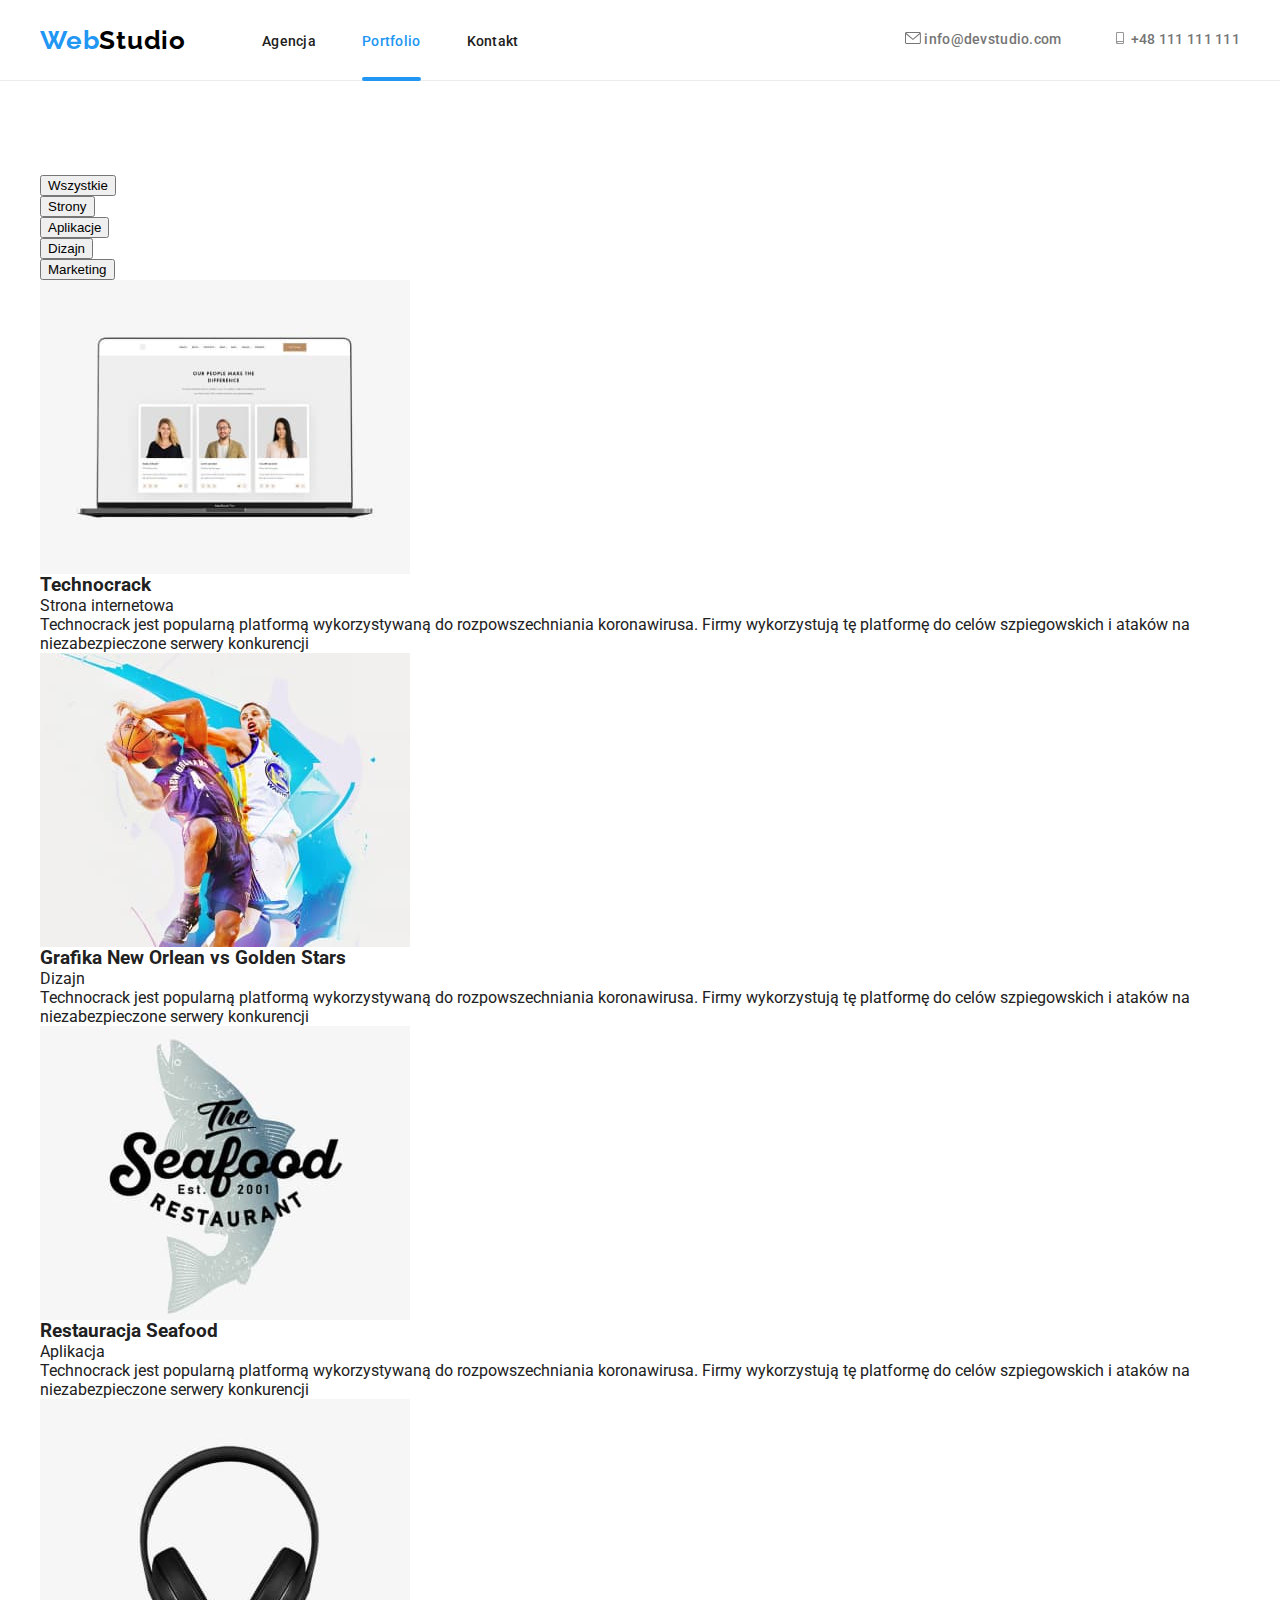
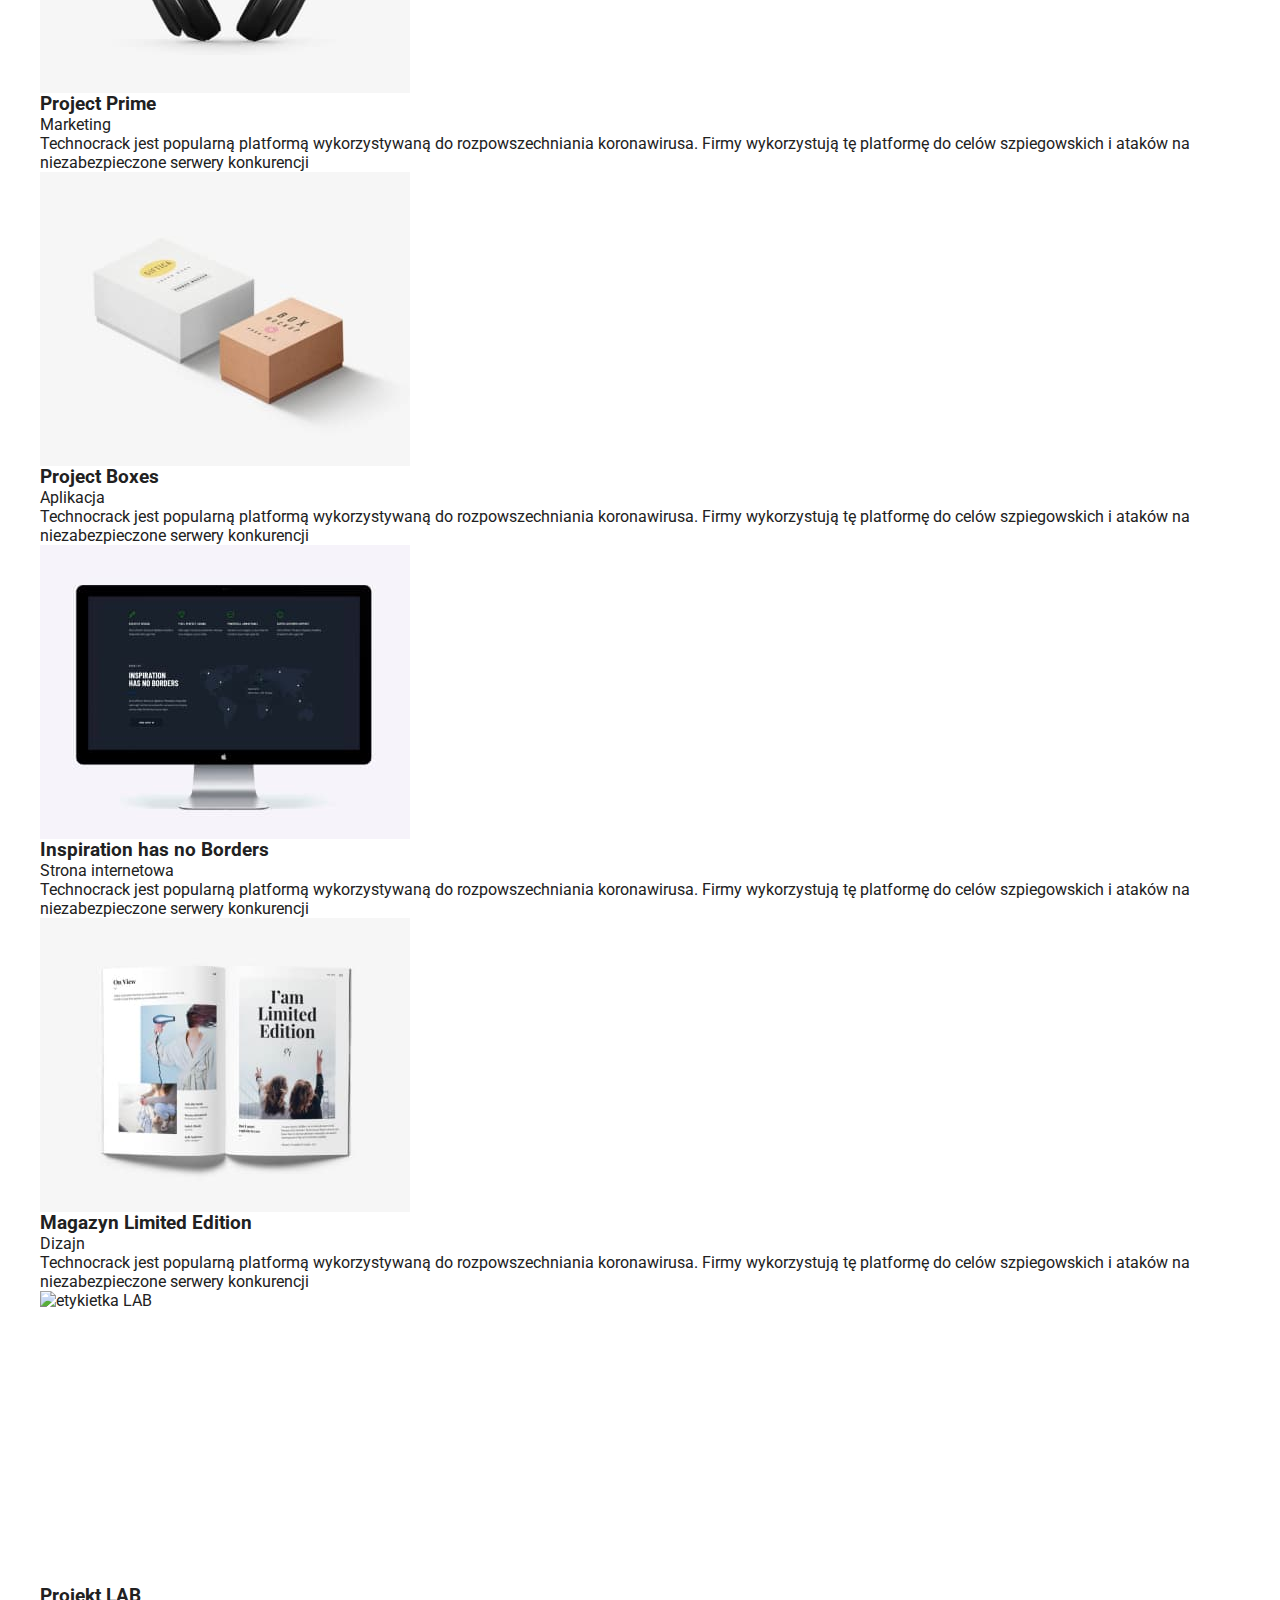
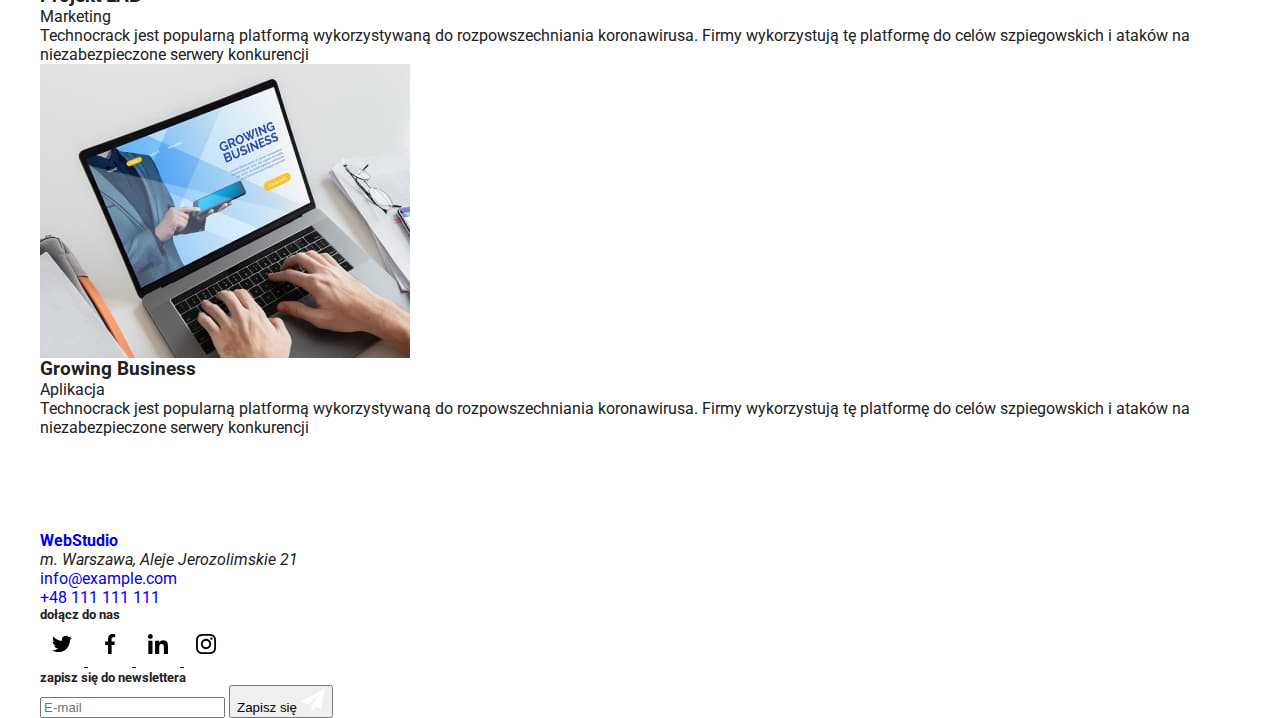
==== commit ca7fe873: "..." ====
--- a/portfolio.html
+++ b/portfolio.html
@@ -7,14 +7,14 @@
 <link rel="preconnect" href="https://fonts.gstatic.com" crossorigin>
 <link href="https://fonts.googleapis.com/css2?family=Raleway:wght@700&family=Roboto:wght@400;500;700;900&display=swap" rel="stylesheet">
     <link rel="preconnect" href="https://fonts.google.com">
-    <link href="css/styles.css" rel="stylesheet"/>
+    <link href="public/css/main.min.css" rel="stylesheet"/>
   </head>
   <body>
     <header class="header">
       <div class="container">
         <nav class="navigation">
           <a class="navigation__logo link" href="index.html"><h4>
-              <span>Web</span>Studio
+              <span class="navigation__logo--color-blue">Web</span>Studio
             </h4></a>
             <ul class="navigation__list list">
               <li class="navigation__item">
@@ -37,8 +37,8 @@
                 </svg>
                 <span>info@devstudio.com</span>
             </a></li>
-            <li class="contact__item">
-              <a class="contact__link link" href="tel:+48111111111">
+            <li class="contacts__item">
+              <a class="contacts__link link" href="tel:+48111111111">
                 <svg class="contacts__icon" width="16" height="12">
                   <use href="./images/icon.svg#phone" ></use>
                 </svg>
@@ -56,21 +56,21 @@
     <main>
       <section class="portfolio section">
         <div class="container">
-          <ul class="filter-list list">
-            <li class="filter-list-item">
-              <button class="filter-btn" type="button">Wszystkie</button>
-            </li class="filter-list-item">
-            <li class="filter-list-item">
-              <button class="filter-btn" type="button">Strony</button>
-            </li>
-            <li class="filter-list-item">
-              <button class="filter-btn" type="button">Aplikacje</button>
-            </li>
-            <li class="filter-list-item">
-              <button class="filter-btn" type="button">Dizajn</button>
-            </li>
-            <li class="filter-list-item">
-              <button class="filter-btn" type="button">Marketing</button>
+          <ul class="filters list">
+            <li class="filters__item">
+              <button class="filters__btn" type="button">Wszystkie</button>
+            </li class="filters__item">
+            <li class="filters__item">
+              <button class="filters__btn" type="button">Strony</button>
+            </li>
+            <li class="filters__item">
+              <button class="filters__btn" type="button">Aplikacje</button>
+            </li>
+            <li class="filters__item">
+              <button class="filters__btn" type="button">Dizajn</button>
+            </li>
+            <li class="filters__item">
+              <button class="filters__btn" type="button">Marketing</button>
             </li>
           </ul>
         </div>
--- a/public/css/main.min.css
+++ b/public/css/main.min.css
@@ -0,0 +1 @@
+h1,h2,h3,h4,h5{margin:0}ul,ol{margin:0;padding:0}p{margin:0}img{display:block}.link{text-decoration:none}.list{list-style-type:none}.container{width:1200px;padding:0 15px;-webkit-box-align:center;-ms-flex-align:center;align-items:center;margin:0 auto}body{font-family:"Roboto",sans-serif;color:#212121;padding:0;margin:0}.section{padding:94px 0}header{border-bottom:1px solid #ececec}header .container{display:-webkit-box;display:-ms-flexbox;display:flex;-webkit-box-align:center;-ms-flex-align:center;align-items:center;padding:25px 0}.navigation{display:-webkit-box;display:-ms-flexbox;display:flex}.navigation__logo{font-family:"Raleway","Roboto",sans-serif;font-weight:700;font-size:26px;line-height:1,192;letter-spacing:.03em;color:#000;cursor:pointer;margin-right:76px}.navigation__logo--color-blue{color:#2196f3}.navigation__list{display:-webkit-box;display:-ms-flexbox;display:flex;-webkit-box-align:center;-ms-flex-align:center;align-items:center;gap:46px}.navigation__link{font-family:"Roboto",sans-serif;font-style:normal;font-weight:500;font-size:14px;line-height:1.172;letter-spacing:.02em;cursor:pointer;position:relative;top:2px;-webkit-transition-property:color;transition-property:color;-webkit-transition-duration:250ms;transition-duration:250ms;-webkit-transition-timing-function:cubic-bezier(0.4, 0, 0.2, 1);transition-timing-function:cubic-bezier(0.4, 0, 0.2, 1)}.navigation__link:visited{color:#212121}.navigation__link::after{content:"";display:block;height:4px;border-radius:2px;background-color:rgba(0,0,0,0);position:relative;top:27px;-webkit-transition-property:background-color;transition-property:background-color;-webkit-transition-duration:250ms;transition-duration:250ms;-webkit-transition-timing-function:cubic-bezier(0.4, 0, 0.2, 1);transition-timing-function:cubic-bezier(0.4, 0, 0.2, 1)}.navigation__link:hover,.navigation__link:focus{color:#2196f3}.navigation__link:hover::after,.navigation__link:focus::after{background-color:#2196f3}.navigation__item--current .navigation__link{color:#2196f3}.navigation__item--current .navigation__link::after{background-color:#2196f3}.contacts{display:-webkit-box;display:-ms-flexbox;display:flex;margin-left:auto;gap:50px;font-family:"Roboto",sans-serif;font-style:normal;font-weight:500;font-size:14px;line-height:1.423;letter-spacing:.02em;color:#757575}.contacts__item .contacts__link{color:#757575;fill:#757575;-webkit-transition-property:color;transition-property:color;-webkit-transition-duration:250ms;transition-duration:250ms;-webkit-transition-timing-function:cubic-bezier(0.4, 0, 0.2, 1);transition-timing-function:cubic-bezier(0.4, 0, 0.2, 1);-webkit-transition-property:fill;transition-property:fill;transition-duration:250ms;transition-timing-function:cubic-bezier(0.4, 0, 0.2, 1)}.contacts__item:hover .contacts__link,.contacts__item:focus .contacts__link{color:#2196f3;fill:#2196f3}.title{background-color:#2f303a;padding:200px 0;background-image:url("/images/Img4.jpg");background-position:50% 50%}.title__container{text-align:center}.title__content{color:#fff;font-weight:900;font-size:44px;letter-spacing:.06em;line-height:1.36;margin-bottom:30px;text-align:center;text-transform:uppercase}.title__btn{background-color:#2196f3;border:none;border-radius:4px;-webkit-box-shadow:0px 4px 4px rgba(0,0,0,.15);box-shadow:0px 4px 4px rgba(0,0,0,.15);color:#fff;cursor:pointer;font-family:"Roboto",sans-serif;font-style:normal;font-weight:600;font-size:16px;line-height:30px;letter-spacing:.03em}/*# sourceMappingURL=main.min.css.map */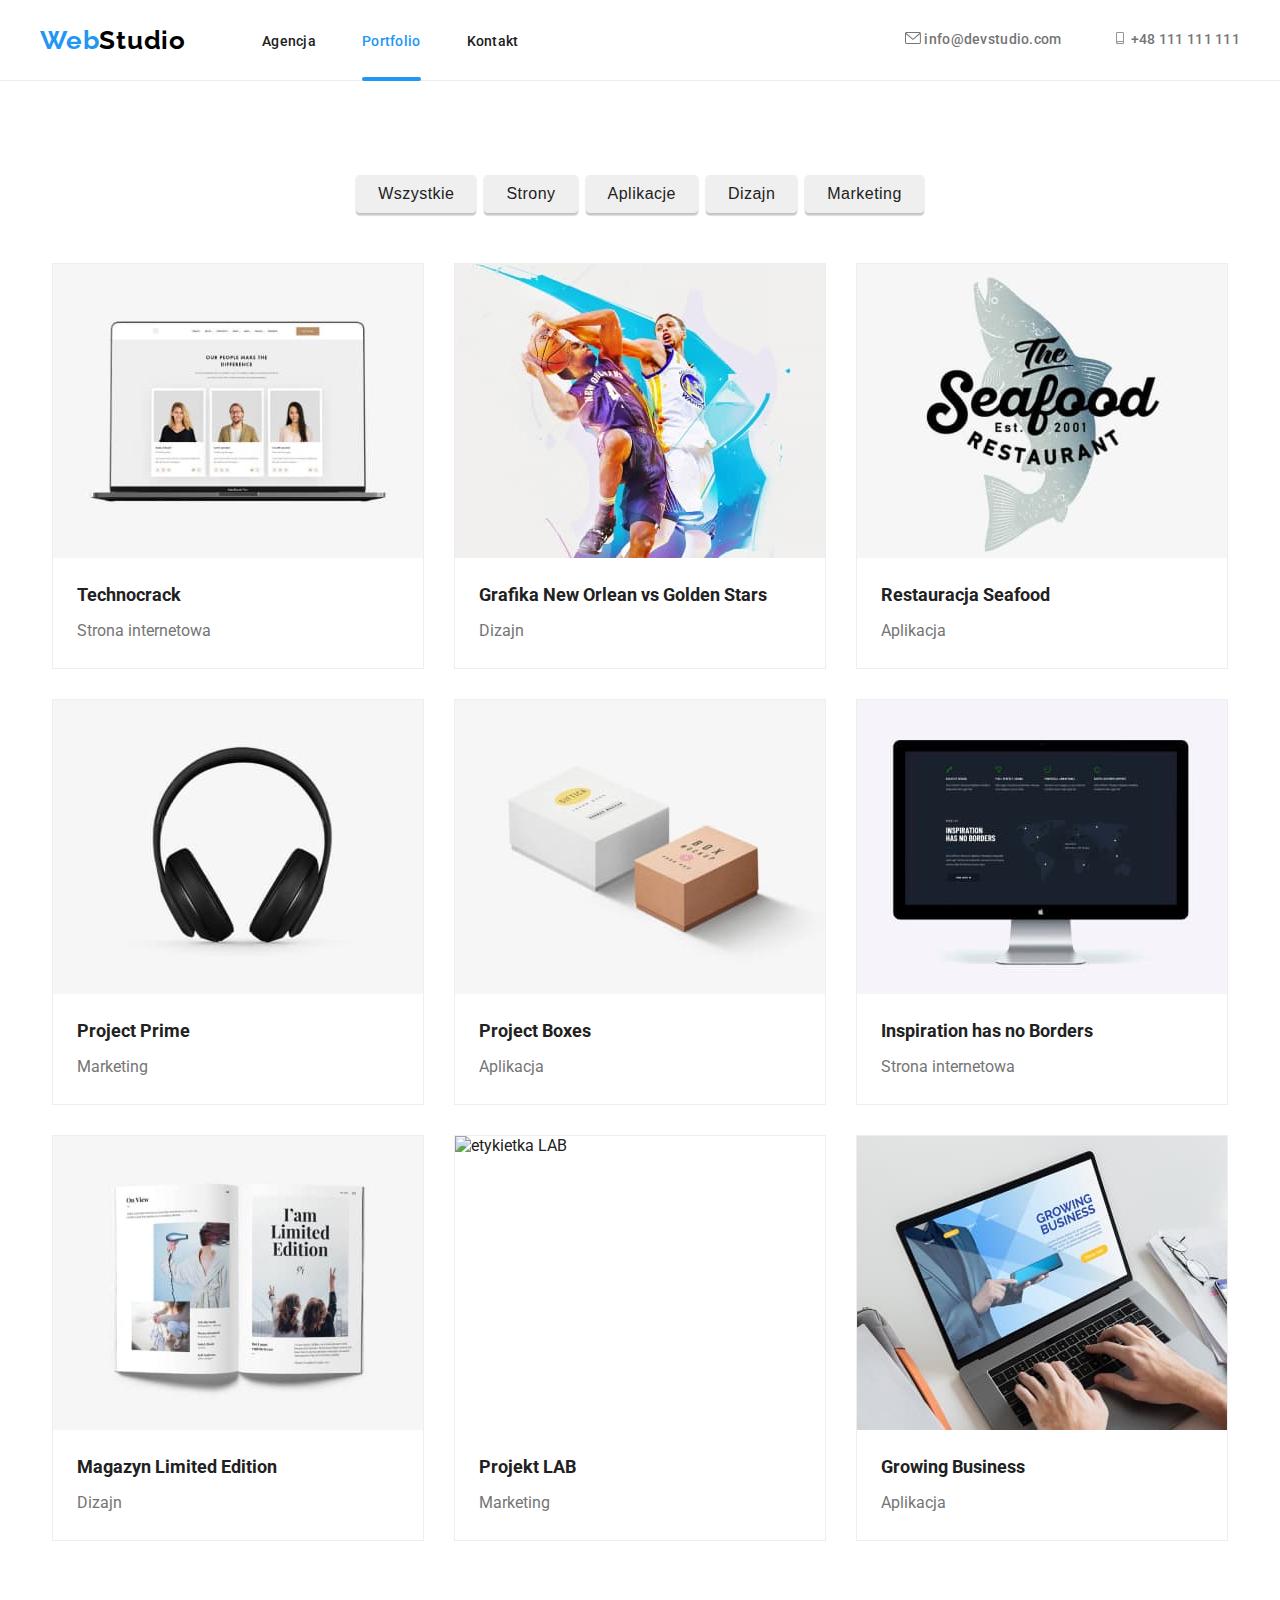
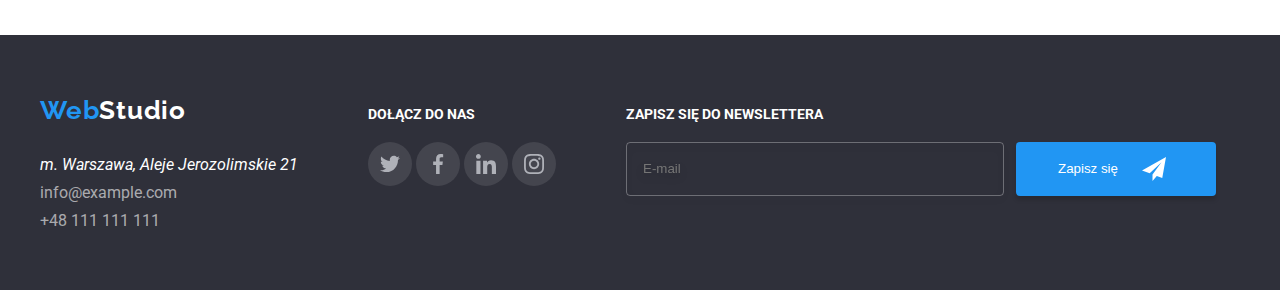
==== commit 4f683107: "..." ====
--- a/portfolio.html
+++ b/portfolio.html
@@ -228,9 +228,9 @@
   </main>
   <footer class="footer">
     <div class="container">
-      <div class="address__container">
-        <a class="address__logo link" href="index.html"><h4><span>Web</span>Studio</h4></a>
-        <address class="contacts__address">m. Warszawa, Aleje Jerozolimskie 21</address>
+      <div class="address">
+        <a class="address__logo navigation__logo link" href="index.html"><h4><span class="navigation__logo--color-blue">Web</span>Studio</h4></a>
+        <address class="address__contacts">m. Warszawa, Aleje Jerozolimskie 21</address>
         <ul class="address__list list">
           <li class="address__item">
             <a class="address__link link" href="mailto:info@example.com"> info@example.com</a>
--- a/public/css/main.min.css
+++ b/public/css/main.min.css
@@ -1 +1 @@
-h1,h2,h3,h4,h5{margin:0}ul,ol{margin:0;padding:0}p{margin:0}img{display:block}.link{text-decoration:none}.list{list-style-type:none}.container{width:1200px;padding:0 15px;-webkit-box-align:center;-ms-flex-align:center;align-items:center;margin:0 auto}body{font-family:"Roboto",sans-serif;color:#212121;padding:0;margin:0}.section{padding:94px 0}header{border-bottom:1px solid #ececec}header .container{display:-webkit-box;display:-ms-flexbox;display:flex;-webkit-box-align:center;-ms-flex-align:center;align-items:center;padding:25px 0}.navigation{display:-webkit-box;display:-ms-flexbox;display:flex}.navigation__logo{font-family:"Raleway","Roboto",sans-serif;font-weight:700;font-size:26px;line-height:1,192;letter-spacing:.03em;color:#000;cursor:pointer;margin-right:76px}.navigation__logo--color-blue{color:#2196f3}.navigation__list{display:-webkit-box;display:-ms-flexbox;display:flex;-webkit-box-align:center;-ms-flex-align:center;align-items:center;gap:46px}.navigation__link{font-family:"Roboto",sans-serif;font-style:normal;font-weight:500;font-size:14px;line-height:1.172;letter-spacing:.02em;cursor:pointer;position:relative;top:2px;-webkit-transition-property:color;transition-property:color;-webkit-transition-duration:250ms;transition-duration:250ms;-webkit-transition-timing-function:cubic-bezier(0.4, 0, 0.2, 1);transition-timing-function:cubic-bezier(0.4, 0, 0.2, 1)}.navigation__link:visited{color:#212121}.navigation__link::after{content:"";display:block;height:4px;border-radius:2px;background-color:rgba(0,0,0,0);position:relative;top:27px;-webkit-transition-property:background-color;transition-property:background-color;-webkit-transition-duration:250ms;transition-duration:250ms;-webkit-transition-timing-function:cubic-bezier(0.4, 0, 0.2, 1);transition-timing-function:cubic-bezier(0.4, 0, 0.2, 1)}.navigation__link:hover,.navigation__link:focus{color:#2196f3}.navigation__link:hover::after,.navigation__link:focus::after{background-color:#2196f3}.navigation__item--current .navigation__link{color:#2196f3}.navigation__item--current .navigation__link::after{background-color:#2196f3}.contacts{display:-webkit-box;display:-ms-flexbox;display:flex;margin-left:auto;gap:50px;font-family:"Roboto",sans-serif;font-style:normal;font-weight:500;font-size:14px;line-height:1.423;letter-spacing:.02em;color:#757575}.contacts__item .contacts__link{color:#757575;fill:#757575;-webkit-transition-property:color;transition-property:color;-webkit-transition-duration:250ms;transition-duration:250ms;-webkit-transition-timing-function:cubic-bezier(0.4, 0, 0.2, 1);transition-timing-function:cubic-bezier(0.4, 0, 0.2, 1);-webkit-transition-property:fill;transition-property:fill;transition-duration:250ms;transition-timing-function:cubic-bezier(0.4, 0, 0.2, 1)}.contacts__item:hover .contacts__link,.contacts__item:focus .contacts__link{color:#2196f3;fill:#2196f3}.title{background-color:#2f303a;padding:200px 0;background-image:url("/images/Img4.jpg");background-position:50% 50%}.title__container{text-align:center}.title__content{color:#fff;font-weight:900;font-size:44px;letter-spacing:.06em;line-height:1.36;margin-bottom:30px;text-align:center;text-transform:uppercase}.title__btn{background-color:#2196f3;border:none;border-radius:4px;-webkit-box-shadow:0px 4px 4px rgba(0,0,0,.15);box-shadow:0px 4px 4px rgba(0,0,0,.15);color:#fff;cursor:pointer;font-family:"Roboto",sans-serif;font-style:normal;font-weight:600;font-size:16px;line-height:30px;letter-spacing:.03em}/*# sourceMappingURL=main.min.css.map */+.is-hidden{pointer-events:none;visibility:hidden;opacity:0}h1,h2,h3,h4,h5{margin:0}h2{font-family:"Roboto",sans-serif;font-style:normal;font-weight:700;font-size:36px;line-height:1.667;text-align:center;margin-bottom:50px}h5{font-family:"Roboto",sans-serif;font-style:normal;font-weight:700;font-size:14px;line-height:16px;text-transform:uppercase;color:#fff;margin-bottom:20px}ul,ol{margin:0;padding:0}p{margin:0}img{display:block}.link{text-decoration:none}.list{list-style-type:none}.socials__list{display:-webkit-box;display:-ms-flexbox;display:flex;gap:10px}.socials__icon{display:inline-block;width:44px;height:44px;border-radius:50%;background:rgba(255,255,255,.1);-webkit-transition-property:background-color;transition-property:background-color;-webkit-transition-duration:250ms;transition-duration:250ms;-webkit-transition-timing-function:cubic-bezier(0.4, 0, 0.2, 1);transition-timing-function:cubic-bezier(0.4, 0, 0.2, 1)}.socials__icon:hover,.socials__icon:focus{background-color:#2196f3}.socials__svg{fill:#afb1b8;-webkit-transition-property:fill;transition-property:fill;-webkit-transition-duration:250ms;transition-duration:250ms;-webkit-transition-timing-function:cubic-bezier(0.4, 0, 0.2, 1);transition-timing-function:cubic-bezier(0.4, 0, 0.2, 1)}.socials__svg:hover,.socials__svg:focus{fill:#fff}h1,h2,h3,h4,h5{margin:0}h2{font-family:"Roboto",sans-serif;font-style:normal;font-weight:700;font-size:36px;line-height:1.667;text-align:center;margin-bottom:50px}h5{font-family:"Roboto",sans-serif;font-style:normal;font-weight:700;font-size:14px;line-height:16px;text-transform:uppercase;color:#fff;margin-bottom:20px}ul,ol{margin:0;padding:0}p{margin:0}img{display:block}.link{text-decoration:none}.list{list-style-type:none}.container{width:1200px;padding:0 15px;-webkit-box-align:center;-ms-flex-align:center;align-items:center;margin:0 auto}body{font-family:"Roboto",sans-serif;color:#212121;padding:0;margin:0}.section{padding:94px 0}header{border-bottom:1px solid #ececec}header .container{display:-webkit-box;display:-ms-flexbox;display:flex;-webkit-box-align:center;-ms-flex-align:center;align-items:center;padding:25px 0}.navigation{display:-webkit-box;display:-ms-flexbox;display:flex}.navigation__logo{font-family:"Raleway","Roboto",sans-serif;font-weight:700;font-size:26px;line-height:1,192;letter-spacing:.03em;color:#000;cursor:pointer;margin-right:76px}.navigation__logo--color-blue{color:#2196f3}.navigation__list{display:-webkit-box;display:-ms-flexbox;display:flex;-webkit-box-align:center;-ms-flex-align:center;align-items:center;gap:46px}.navigation__link{font-family:"Roboto",sans-serif;font-style:normal;font-weight:500;font-size:14px;line-height:1.172;letter-spacing:.02em;cursor:pointer;position:relative;top:2px;-webkit-transition-property:color;transition-property:color;-webkit-transition-duration:250ms;transition-duration:250ms;-webkit-transition-timing-function:cubic-bezier(0.4, 0, 0.2, 1);transition-timing-function:cubic-bezier(0.4, 0, 0.2, 1)}.navigation__link:visited{color:#212121}.navigation__link::after{content:"";display:block;height:4px;border-radius:2px;background-color:rgba(0,0,0,0);position:relative;top:27px;-webkit-transition-property:background-color;transition-property:background-color;-webkit-transition-duration:250ms;transition-duration:250ms;-webkit-transition-timing-function:cubic-bezier(0.4, 0, 0.2, 1);transition-timing-function:cubic-bezier(0.4, 0, 0.2, 1)}.navigation__link:hover,.navigation__link:focus{color:#2196f3}.navigation__link:hover::after,.navigation__link:focus::after{background-color:#2196f3}.navigation__item--current .navigation__link{color:#2196f3}.navigation__item--current .navigation__link::after{background-color:#2196f3}.contacts{display:-webkit-box;display:-ms-flexbox;display:flex;margin-left:auto;gap:50px;font-family:"Roboto",sans-serif;font-style:normal;font-weight:500;font-size:14px;line-height:1.423;letter-spacing:.02em;color:#757575}.contacts__item .contacts__link{color:#757575;fill:#757575;-webkit-transition-property:color fill;transition-property:color fill;-webkit-transition-duration:250ms;transition-duration:250ms;-webkit-transition-timing-function:cubic-bezier(0.4, 0, 0.2, 1);transition-timing-function:cubic-bezier(0.4, 0, 0.2, 1)}.contacts__item:hover .contacts__link,.contacts__item:focus .contacts__link{color:#2196f3;fill:#2196f3}h1,h2,h3,h4,h5{margin:0}h2{font-family:"Roboto",sans-serif;font-style:normal;font-weight:700;font-size:36px;line-height:1.667;text-align:center;margin-bottom:50px}h5{font-family:"Roboto",sans-serif;font-style:normal;font-weight:700;font-size:14px;line-height:16px;text-transform:uppercase;color:#fff;margin-bottom:20px}ul,ol{margin:0;padding:0}p{margin:0}img{display:block}.link{text-decoration:none}.list{list-style-type:none}.socials__list{display:-webkit-box;display:-ms-flexbox;display:flex;gap:10px}.socials__icon{display:inline-block;width:44px;height:44px;border-radius:50%;background:rgba(255,255,255,.1);-webkit-transition-property:background-color;transition-property:background-color;-webkit-transition-duration:250ms;transition-duration:250ms;-webkit-transition-timing-function:cubic-bezier(0.4, 0, 0.2, 1);transition-timing-function:cubic-bezier(0.4, 0, 0.2, 1)}.socials__icon:hover,.socials__icon:focus{background-color:#2196f3}.socials__svg{fill:#afb1b8;-webkit-transition-property:fill;transition-property:fill;-webkit-transition-duration:250ms;transition-duration:250ms;-webkit-transition-timing-function:cubic-bezier(0.4, 0, 0.2, 1);transition-timing-function:cubic-bezier(0.4, 0, 0.2, 1)}.socials__svg:hover,.socials__svg:focus{fill:#fff}.container{width:1200px;padding:0 15px;-webkit-box-align:center;-ms-flex-align:center;align-items:center;margin:0 auto}body{font-family:"Roboto",sans-serif;color:#212121;padding:0;margin:0}.section{padding:94px 0}.title{background-color:#2f303a;padding:200px 0;background-image:url("/images/Img4.jpg");background-position:50% 50%}.title__container{text-align:center}.title__content{color:#fff;font-weight:900;font-size:44px;letter-spacing:.06em;line-height:1.36;margin-bottom:30px;text-align:center;text-transform:uppercase}.title__btn{background-color:#2196f3;border:none;border-radius:4px;-webkit-box-shadow:0px 4px 4px rgba(0,0,0,.15);box-shadow:0px 4px 4px rgba(0,0,0,.15);color:#fff;cursor:pointer;font-family:"Roboto",sans-serif;font-style:normal;font-weight:700;font-size:16px;line-height:30px;letter-spacing:.03em;padding:10px 41px;margin-left:auto}.paragraphs{margin-bottom:94px}.paragraphs__list{display:-webkit-box;display:-ms-flexbox;display:flex;gap:30px}.paragraphs__item{color:#757575;font-family:"Roboto",sans-serif;font-style:normal;font-weight:400;font-size:14px;line-height:1.71;text-align:justify;margin-bottom:94px}.paragraphs__icon{width:270px;height:120px}.paragraphs__title{font-family:"Roboto",sans-serif;font-style:normal;font-weight:700;font-size:14px;line-height:1.143;margin-top:30px;padding-bottom:10px;text-align:left;text-transform:uppercase}.activities__list{display:-webkit-box;display:-ms-flexbox;display:flex;-webkit-box-pack:center;-ms-flex-pack:center;justify-content:center;gap:30px}.activities__item{height:294px}.activities__tag{text-align:center;-webkit-box-align:center;-ms-flex-align:center;align-items:center;width:370px;background:rgba(47,48,58,.8);position:relative;top:-70px;padding:27px 0 27px 0}.activities__content{font-family:"Roboto",sans-serif;font-style:normal;font-weight:700;font-size:14px;line-height:16px;color:#fff;text-align:center;text-transform:uppercase}.team{background:#f5f4fa}.team__list{display:-webkit-box;display:-ms-flexbox;display:flex;-webkit-box-pack:center;-ms-flex-pack:center;justify-content:center;gap:30px}.team__item{background:#fff;border-radius:0 0 4px 4px;-webkit-box-shadow:0px 1px 3px rgba(0,0,0,.12),0px 1px 1px rgba(0,0,0,.14),0px 2px 1px rgba(0,0,0,.2);box-shadow:0px 1px 3px rgba(0,0,0,.12),0px 1px 1px rgba(0,0,0,.14),0px 2px 1px rgba(0,0,0,.2);color:#757575;font-family:"Roboto",sans-serif;font-style:normal;font-weight:400;font-size:16px;line-height:19px;padding-bottom:30px;text-align:center;-ms-flex-line-pack:center;align-content:center}.team__name{font-family:"Roboto",sans-serif;font-style:normal;font-weight:500;font-size:16px;line-height:19px;color:#212121;margin-top:30px;margin-bottom:10px}.team .socials{margin-top:16px}.clients__list{display:-webkit-box;display:-ms-flexbox;display:flex;gap:30px}.clients__item{width:170px;height:92px;border:1px solid #afb1b8;border-radius:4px;fill:#afb1b8;-webkit-transition-property:fill border;transition-property:fill border;-webkit-transition-duration:250ms;transition-duration:250ms;-webkit-transition-timing-function:cubic-bezier(0.4, 0, 0.2, 1);transition-timing-function:cubic-bezier(0.4, 0, 0.2, 1)}.clients__item:hover,.clients__item:focus{fill:#2196f3;border:1px solid #2196f3}.container{width:1200px;padding:0 15px;-webkit-box-align:center;-ms-flex-align:center;align-items:center;margin:0 auto}body{font-family:"Roboto",sans-serif;color:#212121;padding:0;margin:0}.section{padding:94px 0}h1,h2,h3,h4,h5{margin:0}h2{font-family:"Roboto",sans-serif;font-style:normal;font-weight:700;font-size:36px;line-height:1.667;text-align:center;margin-bottom:50px}h5{font-family:"Roboto",sans-serif;font-style:normal;font-weight:700;font-size:14px;line-height:16px;text-transform:uppercase;color:#fff;margin-bottom:20px}ul,ol{margin:0;padding:0}p{margin:0}img{display:block}.link{text-decoration:none}.list{list-style-type:none}.footer{background-color:#2f303a;padding:60px 0}.footer .container{display:-webkit-box;display:-ms-flexbox;display:flex;gap:70px;-webkit-box-align:baseline;-ms-flex-align:baseline;align-items:baseline}.address__logo{color:#fff}.address__list{display:grid;grid-template-columns:auto;gap:9px}.address__contacts{color:#fff;margin-bottom:9px}.address__link{color:rgba(255,255,255,.6);-webkit-transition-property:color;transition-property:color;-webkit-transition-duration:250ms;transition-duration:250ms;-webkit-transition-timing-function:cubic-bezier(0.4, 0, 0.2, 1);transition-timing-function:cubic-bezier(0.4, 0, 0.2, 1)}.address__link:hover,.address__link:focus{color:#2196f3}.newsletter{display:block}.newsletter__form{display:-webkit-box;display:-ms-flexbox;display:flex;gap:12px}.newsletter__input{width:358px;height:50px;background:rgba(0,0,0,0);border:1px solid rgba(255,255,255,.3);-webkit-filter:drop-shadow(0px 4px 4px rgba(0, 0, 0, 0.15));filter:drop-shadow(0px 4px 4px rgba(0, 0, 0, 0.15));border-radius:4px;padding-left:16px;-webkit-transition-property:border;transition-property:border;-webkit-transition-duration:250ms;transition-duration:250ms;-webkit-transition-timing-function:cubic-bezier(0.4, 0, 0.2, 1);transition-timing-function:cubic-bezier(0.4, 0, 0.2, 1)}.newsletter__input:hover,.newsletter__input:focus{border:1px solid #2196f3}.newsletter__btn{background-color:#2196f3;color:#fff;border:none;border-radius:4px;-webkit-box-shadow:0px 4px 4px rgba(0,0,0,.15);box-shadow:0px 4px 4px rgba(0,0,0,.15);width:200px;display:-webkit-box;display:-ms-flexbox;display:flex;-webkit-box-pack:left;-ms-flex-pack:left;justify-content:left;-webkit-box-align:center;-ms-flex-align:center;align-items:center;gap:24px;padding-left:42px;cursor:pointer}h1,h2,h3,h4,h5{margin:0}h2{font-family:"Roboto",sans-serif;font-style:normal;font-weight:700;font-size:36px;line-height:1.667;text-align:center;margin-bottom:50px}h5{font-family:"Roboto",sans-serif;font-style:normal;font-weight:700;font-size:14px;line-height:16px;text-transform:uppercase;color:#fff;margin-bottom:20px}ul,ol{margin:0;padding:0}p{margin:0}img{display:block}.link{text-decoration:none}.list{list-style-type:none}.socials__list{display:-webkit-box;display:-ms-flexbox;display:flex;gap:10px}.socials__icon{display:inline-block;width:44px;height:44px;border-radius:50%;background:rgba(255,255,255,.1);-webkit-transition-property:background-color;transition-property:background-color;-webkit-transition-duration:250ms;transition-duration:250ms;-webkit-transition-timing-function:cubic-bezier(0.4, 0, 0.2, 1);transition-timing-function:cubic-bezier(0.4, 0, 0.2, 1)}.socials__icon:hover,.socials__icon:focus{background-color:#2196f3}.socials__svg{fill:#afb1b8;-webkit-transition-property:fill;transition-property:fill;-webkit-transition-duration:250ms;transition-duration:250ms;-webkit-transition-timing-function:cubic-bezier(0.4, 0, 0.2, 1);transition-timing-function:cubic-bezier(0.4, 0, 0.2, 1)}.socials__svg:hover,.socials__svg:focus{fill:#fff}.container{width:1200px;padding:0 15px;-webkit-box-align:center;-ms-flex-align:center;align-items:center;margin:0 auto}body{font-family:"Roboto",sans-serif;color:#212121;padding:0;margin:0}.section{padding:94px 0}.portfolio{padding:94px 0}.filters{display:-webkit-box;display:-ms-flexbox;display:flex;gap:8px;-webkit-box-pack:center;-ms-flex-pack:center;justify-content:center;margin-bottom:50px}.filters__btn{border:none;border-radius:4px;-webkit-box-shadow:0px 3px 1px rgba(0,0,0,.1),0px 1px 2px rgba(0,0,0,.08),0px 2px 2px rgba(0,0,0,.12);box-shadow:0px 3px 1px rgba(0,0,0,.1),0px 1px 2px rgba(0,0,0,.08),0px 2px 2px rgba(0,0,0,.12);color:#212121;cursor:pointer;font-weight:500;font-size:16px;line-height:1.62;letter-spacing:.03em;padding:6px 22px;text-align:center;-webkit-transition-property:color background-color;transition-property:color background-color;-webkit-transition-duration:250ms;transition-duration:250ms;-webkit-transition-timing-function:cubic-bezier(0.4, 0, 0.2, 1);transition-timing-function:cubic-bezier(0.4, 0, 0.2, 1)}.filters__btn:hover,.filters__btn:focus{color:#fff;background-color:#2196f3}.cards{display:grid;-webkit-box-pack:center;-ms-flex-pack:center;justify-content:center;grid-template-columns:auto auto auto;gap:30px}.cards__item{background:#fff;border:1px solid #eee;height:404px;-webkit-transition-property:-webkit-box-shadow;transition-property:-webkit-box-shadow;transition-property:box-shadow;transition-property:box-shadow, -webkit-box-shadow;-webkit-transition-duration:250ms;transition-duration:250ms;-webkit-transition-timing-function:cubic-bezier(0.4, 0, 0.2, 1);transition-timing-function:cubic-bezier(0.4, 0, 0.2, 1)}.cards__item:hover,.cards__item:focus{-webkit-box-shadow:0px 1px 1px rgba(0,0,0,.12),0px 4px 4px rgba(0,0,0,.06),1px 4px 6px rgba(0,0,0,.16);box-shadow:0px 1px 1px rgba(0,0,0,.12),0px 4px 4px rgba(0,0,0,.06),1px 4px 6px rgba(0,0,0,.16)}.cards__item:hover .cards__paragraph,.cards__item:focus .cards__paragraph{-webkit-transform:translateY(-294px);transform:translateY(-294px)}.cards__label{font-family:"Roboto",sans-serif;font-style:normal;font-weight:700;font-size:18px;line-height:1.88;color:#212121;margin-top:20px;margin-left:24px}.cards__sublabel{font-family:"Roboto",sans-serif;font-style:normal;font-weight:400;font-size:16;line-height:1.88;color:#757575;margin-top:4px;margin-bottom:20px;margin-left:24px}.cards__overlay{position:relative;top:-402px;overflow:hidden;width:370;height:294}.cards__paragraph{background:rgba(33,150,243,.9);color:#fff;position:relative;top:294px;width:301px;height:196px;font-family:"Roboto",sans-serif;font-style:normal;font-weight:400;font-size:18px;line-height:1.56;padding:49px 45px 49px 24px;-webkit-transition-property:translatey(0);transition-property:translatey(0);-webkit-transition-duration:250ms;transition-duration:250ms;-webkit-transition-timing-function:cubic-bezier(0.4, 0, 0.2, 1);transition-timing-function:cubic-bezier(0.4, 0, 0.2, 1)}h1,h2,h3,h4,h5{margin:0}h2{font-family:"Roboto",sans-serif;font-style:normal;font-weight:700;font-size:36px;line-height:1.667;text-align:center;margin-bottom:50px}h5{font-family:"Roboto",sans-serif;font-style:normal;font-weight:700;font-size:14px;line-height:16px;text-transform:uppercase;color:#fff;margin-bottom:20px}ul,ol{margin:0;padding:0}p{margin:0}img{display:block}.link{text-decoration:none}.list{list-style-type:none}.socials__list{display:-webkit-box;display:-ms-flexbox;display:flex;gap:10px}.socials__icon{display:inline-block;width:44px;height:44px;border-radius:50%;background:rgba(255,255,255,.1);-webkit-transition-property:background-color;transition-property:background-color;-webkit-transition-duration:250ms;transition-duration:250ms;-webkit-transition-timing-function:cubic-bezier(0.4, 0, 0.2, 1);transition-timing-function:cubic-bezier(0.4, 0, 0.2, 1)}.socials__icon:hover,.socials__icon:focus{background-color:#2196f3}.socials__svg{fill:#afb1b8;-webkit-transition-property:fill;transition-property:fill;-webkit-transition-duration:250ms;transition-duration:250ms;-webkit-transition-timing-function:cubic-bezier(0.4, 0, 0.2, 1);transition-timing-function:cubic-bezier(0.4, 0, 0.2, 1)}.socials__svg:hover,.socials__svg:focus{fill:#fff}.container{width:1200px;padding:0 15px;-webkit-box-align:center;-ms-flex-align:center;align-items:center;margin:0 auto}body{font-family:"Roboto",sans-serif;color:#212121;padding:0;margin:0}.section{padding:94px 0}.is-hidden{pointer-events:none;visibility:hidden;opacity:0}.backdrop{position:fixed;display:-webkit-box;display:-ms-flexbox;display:flex;top:0;bottom:0;left:0;right:0;background:rgba(0,0,0,.2);cursor:not-allowed}.close{position:relative;left:calc(100% - 38px);top:8px;cursor:pointer;border-radius:50%;width:30px;height:30px;background:#fff;border:1px solid rgba(0,0,0,.1);padding-left:6px;padding-top:2px}.modal-form{position:fixed;width:488px;height:581px;left:calc(50% - 264px);top:calc(50% - 290px);background:#fff;-webkit-box-shadow:0px 1px 3px rgba(0,0,0,.12),0px 1px 1px rgba(0,0,0,.14),0px 2px 1px rgba(0,0,0,.2);box-shadow:0px 1px 3px rgba(0,0,0,.12),0px 1px 1px rgba(0,0,0,.14),0px 2px 1px rgba(0,0,0,.2);border-radius:4px;cursor:default;padding-left:40px;color:#757575;font-size:12px}.modal-form__container{display:block}.modal-form__title{margin-top:10px;width:448px;height:23px;text-align:center;text-align:center;font-family:"Roboto",sans-serif;font-style:normal;font-weight:400;font-size:20px;line-height:1.15;color:#212121;margin-bottom:8px}.modal-form__label{position:relative;right:18px;-webkit-transition-property:fill;transition-property:fill;-webkit-transition-duration:250ms;transition-duration:250ms;-webkit-transition-timing-function:cubic-bezier(0.4, 0, 0.2, 1);transition-timing-function:cubic-bezier(0.4, 0, 0.2, 1)}.modal-form__label:focus-within .modal-form__icon,.modal-form__label:hover .modal-form__icon{fill:#2196f3}.modal-form__label--comment{right:0}.modal-form__label--comment .modal-form__input{margin-top:4px;height:96px;width:416px;padding:11px 15px;margin-bottom:20px;left:0}.modal-form__label--comment .modal-form__input::-webkit-input-placeholder{font-family:"Roboto",sans-serif;font-style:normal;font-weight:400;font-size:12px;line-height:14px;letter-spacing:.01em;color:rgba(117,117,117,.5)}.modal-form__label--comment .modal-form__input::-moz-placeholder{font-family:"Roboto",sans-serif;font-style:normal;font-weight:400;font-size:12px;line-height:14px;letter-spacing:.01em;color:rgba(117,117,117,.5)}.modal-form__label--comment .modal-form__input:-ms-input-placeholder{font-family:"Roboto",sans-serif;font-style:normal;font-weight:400;font-size:12px;line-height:14px;letter-spacing:.01em;color:rgba(117,117,117,.5)}.modal-form__label--comment .modal-form__input::-ms-input-placeholder{font-family:"Roboto",sans-serif;font-style:normal;font-weight:400;font-size:12px;line-height:14px;letter-spacing:.01em;color:rgba(117,117,117,.5)}.modal-form__label--comment .modal-form__input::placeholder{font-family:"Roboto",sans-serif;font-style:normal;font-weight:400;font-size:12px;line-height:14px;letter-spacing:.01em;color:rgba(117,117,117,.5)}.modal-form__icon{position:relative;left:30px;top:35px;z-index:1}.modal-form__input{border:1px solid rgba(33,33,33,.2);border-radius:4px;width:400px;height:18px;margin-right:32px;padding:10px 11px 10px 35px;margin-top:4px;margin-bottom:6px;position:relative;left:18px;-webkit-transition-property:border;transition-property:border;-webkit-transition-duration:250ms;transition-duration:250ms;-webkit-transition-timing-function:cubic-bezier(0.4, 0, 0.2, 1);transition-timing-function:cubic-bezier(0.4, 0, 0.2, 1)}.modal-form__input:focus,.modal-form__input:hover{border:1px solid #2196f3}.modal-form__input::-webkit-input-placeholder{font-family:"Roboto",sans-serif;font-style:normal;font-weight:400;font-size:12px;line-height:14px;letter-spacing:.01em;color:rgba(117,117,117,.5)}.modal-form__input::-moz-placeholder{font-family:"Roboto",sans-serif;font-style:normal;font-weight:400;font-size:12px;line-height:14px;letter-spacing:.01em;color:rgba(117,117,117,.5)}.modal-form__input:-ms-input-placeholder{font-family:"Roboto",sans-serif;font-style:normal;font-weight:400;font-size:12px;line-height:14px;letter-spacing:.01em;color:rgba(117,117,117,.5)}.modal-form__input::-ms-input-placeholder{font-family:"Roboto",sans-serif;font-style:normal;font-weight:400;font-size:12px;line-height:14px;letter-spacing:.01em;color:rgba(117,117,117,.5)}.modal-form__input::placeholder{font-family:"Roboto",sans-serif;font-style:normal;font-weight:400;font-size:12px;line-height:14px;letter-spacing:.01em;color:rgba(117,117,117,.5)}.modal-form__checkbox{cursor:pointer;z-index:1}.modal-form__checkbox::after{content:"";display:block;width:12px;height:11px;border:solid #000 2px;border-radius:2px;position:relative;right:3px;background-color:#fff;z-index:1;opacity:1;-webkit-transition-property:opacity;transition-property:opacity;-webkit-transition-duration:250ms;transition-duration:250ms;-webkit-transition-timing-function:cubic-bezier(0.4, 0, 0.2, 1);transition-timing-function:cubic-bezier(0.4, 0, 0.2, 1)}.modal-form__checkbox::after:checked::after{content:"";width:12px;height:11px;opacity:0;-webkit-transition-property:opacity;transition-property:opacity;-webkit-transition-duration:250ms;transition-duration:250ms;-webkit-transition-timing-function:cubic-bezier(0.4, 0, 0.2, 1);transition-timing-function:cubic-bezier(0.4, 0, 0.2, 1)}.modal-form__checked{width:16px;height:15px;position:relative;right:22px;top:2px;z-index:0}.modal-form__statement{font-family:"Roboto",sans-serif;font-style:normal;font-weight:400;font-size:14px;line-height:1.71;color:#757575;position:relative;right:18px}.modal-form__link{color:#2196f3;text-decoration:underline}.modal-form__btn{font-family:"Roboto",sans-serif;font-style:normal;font-weight:700;font-size:16px;line-height:1.88;letter-spacing:.06em;background-color:#2196f3;border:none;border-radius:4px;-webkit-box-shadow:0px 4px 4px rgba(0,0,0,.15);box-shadow:0px 4px 4px rgba(0,0,0,.15);color:#fff;height:50px;width:200px;margin-left:124px;margin-top:30px}/*# sourceMappingURL=main.min.css.map */